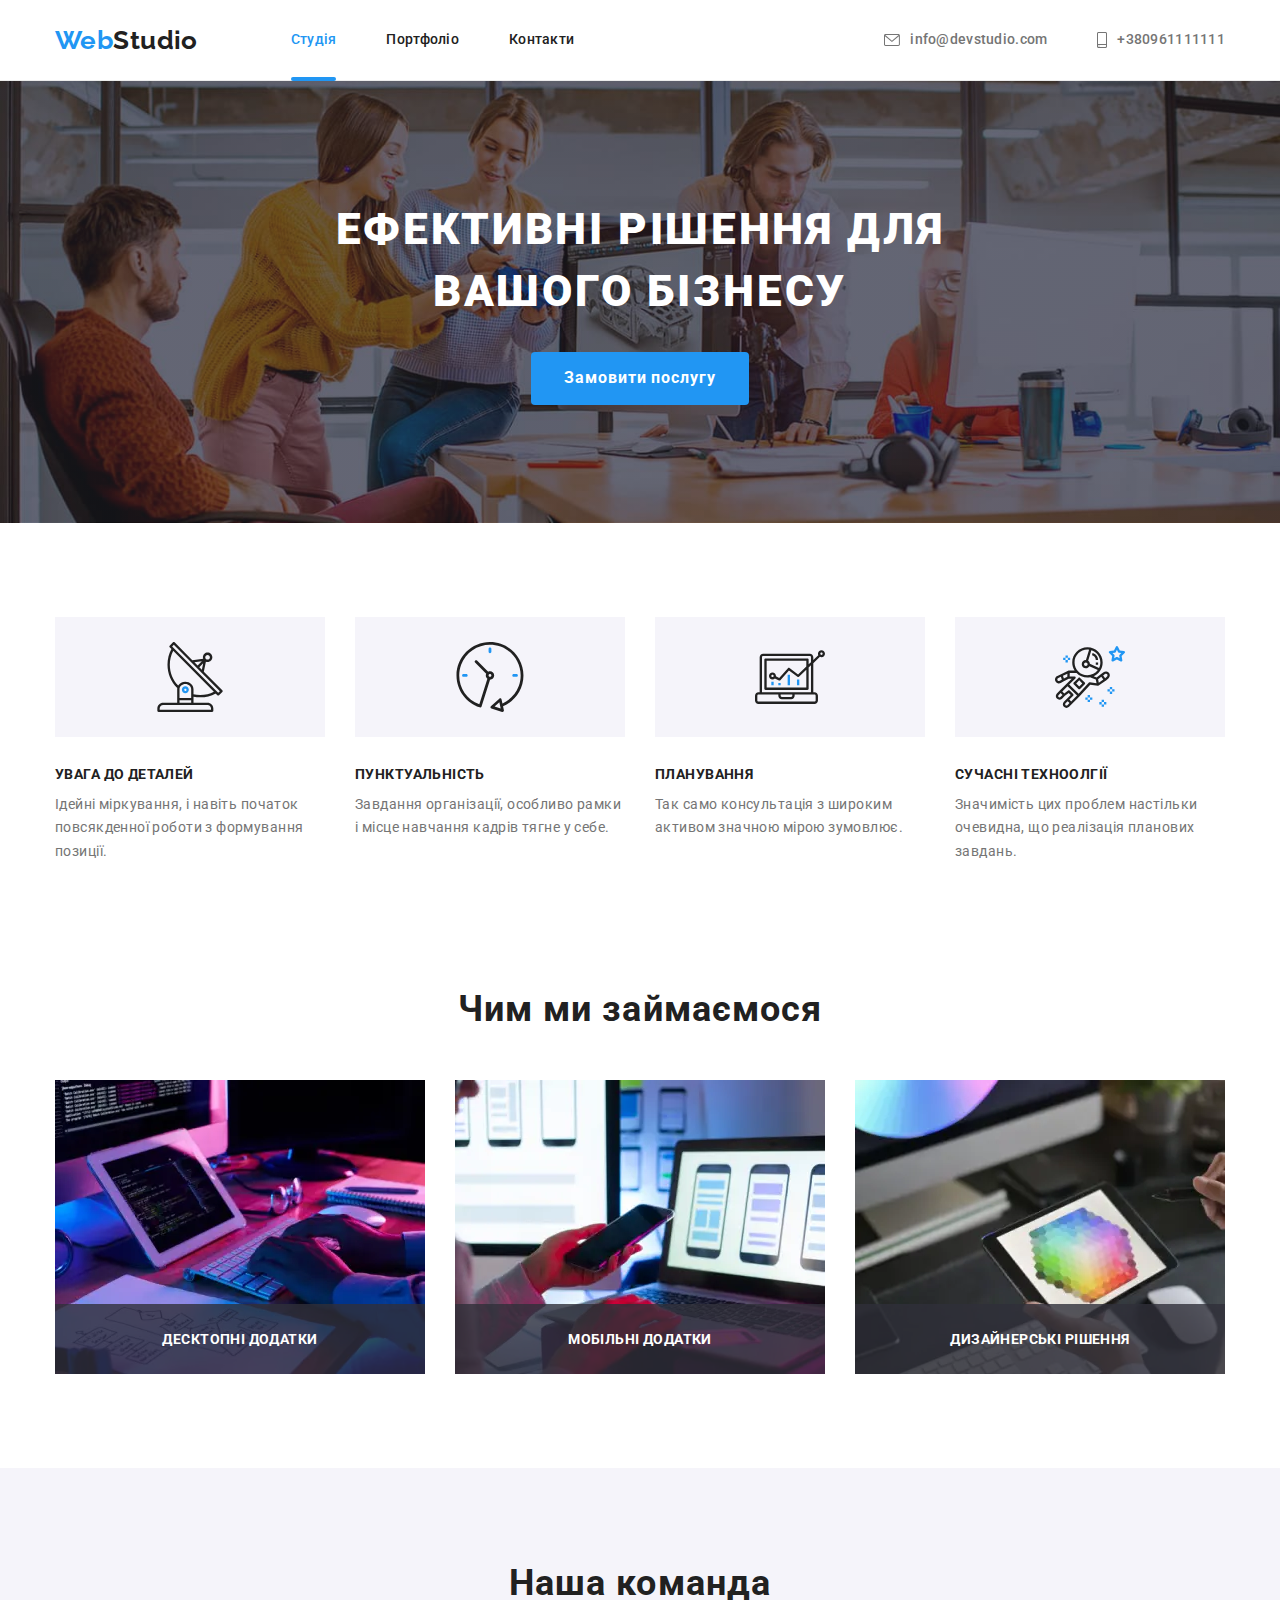
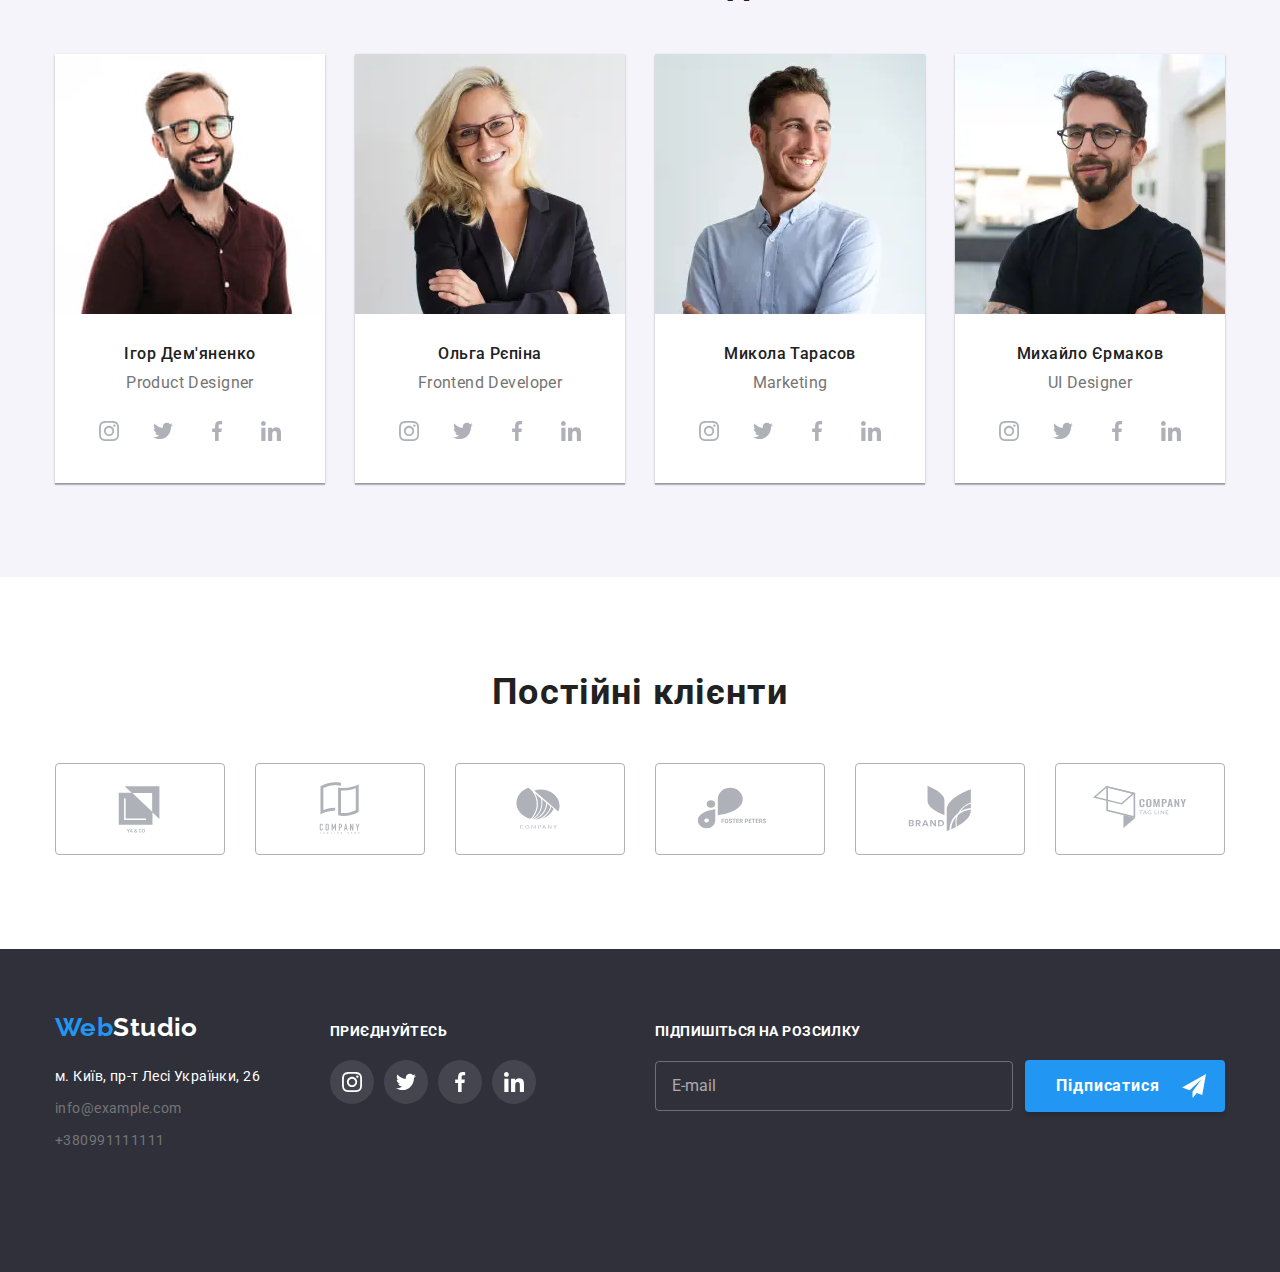
==== index.html @ e05320b8 "add new tasks" ====
<!DOCTYPE html>
<html lang="uk">
  <head>
    <meta charset="UTF-8" />
    <meta http-equiv="X-UA-Compatible" content="IE=edge" />
    <meta name="viewport" content="width=device-width, initial-scale=1.0" />
    <link
      href="https://fonts.googleapis.com/css2?family=Raleway:wght@700&family=Roboto:wght@400;500;700;900&display=swap"
      rel="stylesheet"
    />
    <link
      rel="stylesheet"
      href="https://cdnjs.cloudflare.com/ajax/libs/modern-normalize/1.1.0/modern-normalize.min.css"
    />
    <link rel="stylesheet" href="./css/main.min.css" />
    <title>Студія</title>
  </head>
  <body class="page">
    <!-- header -->
    <header class="page-header">
      <div class="container wrapper">
        <nav class="main-nav">
          <a href="./index.html" lang="en" class="link logo-header logo"
            ><span class="select">Web</span>Studio</a
          >
          <!-- navigation -->
          <ul class="nav-list list">
            <li class="nav-list-item">
              <a href="./index.html" class="link nav-list-link current">Студія</a>
            </li>
            <li class="nav-list-item">
              <a href="./portfolio.html" class="link nav-list-link">Портфоліо</a>
            </li>
            <li class="nav-list-item"><a href="#" class="link nav-list-link">Контакти</a></li>
          </ul>
        </nav>
        <button class="open-mobile-menu-btn" type="button" data-menu-open>
          <svg class="open-mobile-menu-icon">
            <use href="./images/icons.svg#icon-menu"></use>
          </svg>
        </button>
        <ul class="list contact-list">
          <li class="contact-list-item">
            <a href="mailto:info@devstudio.com" class="link mail">
              <svg class="mail-icon" width="16" height="12" aria-label="пошта">
                <use href="./images/icons.svg#icon-envelope"></use></svg
              >info@devstudio.com</a
            >
          </li>
          <li class="contact-list-item">
            <a href="tel:+380961111111" class="link tel">
              <svg class="mail-icon" width="10" height="16" aria-label="мобільний телефон">
                <use href="./images/icons.svg#icon-smartphone"></use></svg
              >+380961111111</a
            >
          </li>
        </ul>
      </div>
      <div class="mobile-menu" data-menu>
        <div class="container mobile-menu-container">
          <button class="mobile-menu-close-btn" type="button" data-menu-close>
            <svg class="mobile-menu-close-icon">
              <use href="./images/icons.svg#icon-close"></use>
            </svg>
          </button>
          <ul class="menu-nav-list list">
            <li class="menu-nav-list__item">
              <a href="./index.html" class="link menu-nav-list__link current">Студія</a>
            </li>
            <li class="menu-nav-list__item">
              <a href="./portfolio.html" class="link menu-nav-list__link">Портфоліо</a>
            </li>
            <li class="menu-nav-list__item">
              <a href="#" class="link menu-nav-list__link">Контакти</a>
            </li>
          </ul>
          <ul class="list menu-contact-list">
            <li class="menu-contact-list__item">
              <a
                href="mailto:info@devstudio.com"
                class="link menu-contact-list__link-tell menu-contact-list__link"
              >
                +380961111111</a
              >
            </li>
            <li class="menu-contact-list__item">
              <a
                href="tel:+380961111111"
                class="link menu-contact-list__link-mail menu-contact-list__link"
              >
                info@devstudio.com</a
              >
            </li>
          </ul>
          <ul class="mobile-social-list">
            <li class="mobile-social-list__item">
              <a href="" class="mobile-social-list__link link">Instagram</a>
            </li>
            <li class="mobile-social-list__item">
              <a href="" class="mobile-social-list__link link">Twitter</a>
            </li>
            <li class="mobile-social-list__item">
              <a href="" class="mobile-social-list__link link">Facebook</a>
            </li>
            <li class="mobile-social-list__item">
              <a href="" class="mobile-social-list__link link"
                >Linked<span class="social-select">In</span></a
              >
            </li>
          </ul>
        </div>
      </div>
    </header>

    <main>
      <section class="hero">
        <div class="container hero-content">
          <h1 class="hero-title">
            Ефективні рішення для <br />
            вашого бізнесу
          </h1>
          <button type="button" class="favor-btn" data-modal-open>Замовити послугу</button>
        </div>
      </section>

      <section class="section advantage">
        <div class="container">
          <h2 class="visually-hidden">Наші переваги</h2>
          <ul class="list advantage-list">
            <li class="list-marker">
              <div class="advantage-theme">
                <svg class="advantage-icon" width="70" height="70" aria-label="антена">
                  <use href="./images/icons.svg#icon-block-01-antenna"></use>
                </svg>
              </div>
              <h3 class="advantage-title">Увага до деталей</h3>
              <p class="text">
                Ідейні міркування, і навіть початок повсякденної роботи з формування позиції.
              </p>
            </li>
            <li class="list-marker">
              <div class="advantage-theme">
                <svg class="advantage-icon" width="70" height="70" aria-label="годинник">
                  <use href="./images/icons.svg#icon-block-01-clock"></use>
                </svg>
              </div>
              <h3 class="advantage-title">Пунктуальність</h3>
              <p class="text">
                Завдання організації, особливо рамки і місце навчання кадрів тягне у себе.
              </p>
            </li>
            <li class="list-marker">
              <div class="advantage-theme">
                <svg class="advantage-icon" width="70" height="70" aria-label="діаграма">
                  <use href="./images/icons.svg#icon-block-01-diagram"></use>
                </svg>
              </div>
              <h3 class="advantage-title">Планування</h3>
              <p class="text">Так само консультація з широким активом значною мірою зумовлює.</p>
            </li>
            <li class="list-marker">
              <div class="advantage-theme">
                <svg class="advantage-icon" width="70" height="70" aria-label="космонавт">
                  <use href="./images/icons.svg#icon-block-01-astronaut"></use>
                </svg>
              </div>
              <h3 class="advantage-title">Сучасні техноолгії</h3>
              <p class="text">
                Значимість цих проблем настільки очевидна, що реалізація планових завдань.
              </p>
            </li>
          </ul>
        </div>
      </section>

      <section class="section work">
        <div class="container">
          <h2 class="work__title">Чим ми займаємося</h2>
          <ul class="list work-list">
            <li class="work-list__item">
              <picture>
                <source
                  srcset="./images/box1-desktop.webp 1x, ./images/box1-desktop@2x.webp 2x"
                  media="(min-width: 1200px)"
                  type="image/webp"
                />
                <source
                  srcset="./images/box1-desktop.jpg 1x, ./images/box1-desktop@2x.jpg 2x/"
                  media="(min-width: 1200px)"
                />
                <img src="./images/img-01.jpg" alt="Чоловік набирає код" class="work-list__img" />
              </picture>
              <p class="work-list__overlay">Десктопні додатки</p>
            </li>
            <li class="work-list__item">
              <picture>
                <source
                  srcset="./images/box2-desktop.webp 1x, ./images/box2-desktop@2x.webp 2x"
                  media="(min-width: 1200px)"
                  type="image/webp"
                />
                <source
                  srcset="./images/box2-desktop.jpg 1x, ./images/box2-desktop@2x.jpg 2x"
                  media="(min-width: 1200px)"
                />
                <img
                  src="./images/box2-desktop.jpg"
                  alt="Чоловік набирає код"
                  class="work-list__img"
                />
              </picture>
              <p class="work-list__overlay">Мобільні додатки</p>
            </li>
            <li class="work-list__item">
              <picture>
                <source
                  srcset="./images/box3-desktop.webp 1x, ./images/box3-desktop@2x.webp 2x"
                  media="(min-width: 1200px)"
                  type="image/webp"
                />
                <source
                  srcset="./images/box3-desktop.jpg 1x, ./images/box3-desktop@2x.jpg 2x"
                  media="(min-width: 1200px)"
                />
                <img
                  src="./images/box3-desktop.jpg"
                  alt="Чоловік набирає код"
                  class="work-list__img"
                />
              </picture>
              <p class="work-list__overlay">Дизайнерські рішення</p>
            </li>
          </ul>
        </div>
      </section>

      <section class="section team">
        <div class="container">
          <h2 class="team__title">Наша команда</h2>
          <ul class="list team-list">
            <li class="team-list__item">
              <picture>
                <source
                  srcset="./images/team1-desktop.webp 1x, ./images/team1-desktop@2x.webp 2x"
                  media="(min-width: 1200px)"
                  type="imgage/webp"
                />
                <source
                  srcset="./images/team1-desktop.jpg 1x, ./images/team1-desktop@2x.jpg 2x"
                  media="(min-width: 1200px)"
                />
                <source
                  srcset="./images/team1-tablet.webp 1x, ./images/team1-tablet@2x.webp 2x"
                  media="(min-width: 768px)"
                  type="imgage/webp"
                />
                <source
                  srcset="./images/team1-tablet.jpg 1x, ./images/team1-tablet@2x.jpg 2x"
                  media="(min-width: 768px)"
                />
                <source
                  srcset="./images/team1-mobile.webp 1x, ./images/team1-mobile@2x.webp 2x"
                  media="(max-width: 767px)"
                  type="imgage/webp"
                />
                <source
                  srcset="./images/team1-mobile.jpg 1x, ./images/team1-mobile@2x.jpg 2x"
                  media="(max-width: 767px)"
                />
                <img
                  class="team-list__foto"
                  src="./images/team1-mobile.jpg"
                  alt="Ігор Дем'яненко фото"
                />
              </picture>
              <div class="our-team">
                <h3 class="our-team__title">Ігор Дем'яненко</h3>
                <p lang="en" class="our-team__point">Product Designer</p>
                <ul class="social-list">
                  <li class="social-list__item">
                    <a href="" class="social-list__link">
                      <svg class="social-list__icon" width="20" height="20" aria-label="інстаграм">
                        <use href="./images/icons.svg#icon-social-instagram"></use>
                      </svg>
                    </a>
                  </li>
                  <li class="social-list__item">
                    <a href="" class="social-list__link">
                      <svg class="social-list__icon" width="20" height="20" aria-label="твітер">
                        <use href="./images/icons.svg#icon-social-twitter"></use>
                      </svg>
                    </a>
                  </li>
                  <li class="social-list__item">
                    <a href="" class="social-list__link">
                      <svg class="social-list__icon" width="20" height="20" aria-label="фейсбук">
                        <use href="./images/icons.svg#icon-social-facebook"></use>
                      </svg>
                    </a>
                  </li>
                  <li class="social-list__item">
                    <a href="" class="social-list__link">
                      <svg class="social-list__icon" width="20" height="20" aria-label="лінкедін">
                        <use href="./images/icons.svg#icon-social-linkedin"></use>
                      </svg>
                    </a>
                  </li>
                </ul>
              </div>
            </li>

            <li class="team-list__item">
              <picture>
                <source
                  srcset="./images/team2-desktop.webp 1x, ./images/team2-desktop@2x.webp 2x"
                  media="(min-width: 1200px)"
                  type="image/webp"
                />
                <source
                  srcset="./images/team2-desktop.jpg 1x, ./images/team2-desktop@2x.jpg 2x"
                  media="(min-width: 1200px)"
                  type="image/jpeg"
                />
                <source
                  srcset="./images/team2-tablet.webp 1x, ./images/team2-tablet@2x.webp 2x"
                  media="(min-width: 768px)"
                  type="image/webp"
                />
                <source
                  srcset="./images/team2-tablet.jpg 1x, ./images/team2-tablet@2x.jpg 2x"
                  media="(min-width: 768px)"
                  type="image/jpeg"
                />
                <source
                  srcset="./images/team2-mobile.webp 1x, ./images/team2-mobile@2x.webp 2x"
                  media="(max-width: 767px)"
                  type="image/webp"
                />
                <source
                  srcset="./images/team2-mobile.jpg 1x, ./images/team2-mobile@2x.jpg 2x"
                  media="(max-width: 767px)"
                  type="image/jpeg"
                />
                <img
                  class="team-list__foto"
                  src="./images/team2-mobile.jpg"
                  alt="Ольга Рєпіна фото"
                />
              </picture>
              <div class="our-team">
                <h3 class="our-team__title">Ольга Рєпіна</h3>
                <p lang="en" class="our-team__point">Frontend Developer</p>
                <ul class="social-list">
                  <li class="social-list__item">
                    <a href="" class="social-list__link">
                      <svg class="social-list__icon" width="20" height="20" aria-label="інстаграм">
                        <use href="./images/icons.svg#icon-social-instagram"></use>
                      </svg>
                    </a>
                  </li>
                  <li class="social-list__item">
                    <a href="" class="social-list__link">
                      <svg class="social-list__icon" width="20" height="20" aria-label="твітер">
                        <use href="./images/icons.svg#icon-social-twitter"></use>
                      </svg>
                    </a>
                  </li>
                  <li class="social-list__item">
                    <a href="" class="social-list__link">
                      <svg class="social-list__icon" width="20" height="20" aria-label="фейсбук">
                        <use href="./images/icons.svg#icon-social-facebook"></use>
                      </svg>
                    </a>
                  </li>
                  <li class="social-list__item">
                    <a href="" class="social-list__link">
                      <svg class="social-list__icon" width="20" height="20" aria-label="лінкедін">
                        <use href="./images/icons.svg#icon-social-linkedin"></use>
                      </svg>
                    </a>
                  </li>
                </ul>
              </div>
            </li>

            <li class="team-list__item">
              <picture>
                <source
                  srcset="./images/team3-desktop.webp 1x, ./images/team3-desktop@2x.webp 2x"
                  media="(min-width: 1200px)"
                  type="image/webp"
                />
                <source
                  srcset="./images/team3-desktop.jpg 1x, ./images/team3-desktop@2x.jpg 2x"
                  media="(min-width: 1200px)"
                  type="image/jpeg"
                />
                <source
                  srcset="./images/team3-tablet.webp 1x, ./images/team3-tablet@2x.webp 2x"
                  media="(min-width: 768px)"
                  type="image/webp"
                />
                <source
                  srcset="./images/team3-tablet.jpg 1x, ./images/team3-tablet@2x.jpg 2x"
                  media="(min-width: 768px)"
                  type="image/jpeg"
                />
                <source
                  srcset="./images/team3-mobile.webp 1x, ./images/team3-mobile@2x.webp 2x"
                  media="(max-width: 767px)"
                  type="image/webp"
                />
                <source
                  srcset="./images/team3-mobile.jpg 1x, ./images/team3-mobile@2x.jpg 2x"
                  media="(max-width: 767px)"
                  type="image/jpeg"
                />
                <img
                  class="team-list__foto"
                  src="./images/team3-mobile.jpg"
                  alt="Микола Тарасов фото"
                />
              </picture>
              <div class="our-team">
                <h3 class="our-team__title">Микола Тарасов</h3>
                <p lang="en" class="our-team__point">Marketing</p>
                <ul class="social-list">
                  <li class="social-list__item">
                    <a href="" class="social-list__link">
                      <svg class="social-list__icon" width="20" height="20" aria-label="інстаграм">
                        <use href="./images/icons.svg#icon-social-instagram"></use>
                      </svg>
                    </a>
                  </li>
                  <li class="social-list__item">
                    <a href="" class="social-list__link">
                      <svg class="social-list__icon" width="20" height="20" aria-label="твітер">
                        <use href="./images/icons.svg#icon-social-twitter"></use>
                      </svg>
                    </a>
                  </li>
                  <li class="social-list__item">
                    <a href="" class="social-list__link">
                      <svg class="social-list__icon" width="20" height="20" aria-label="фейсбук">
                        <use href="./images/icons.svg#icon-social-facebook"></use>
                      </svg>
                    </a>
                  </li>
                  <li class="social-list__item">
                    <a href="" class="social-list__link">
                      <svg class="social-list__icon" width="20" height="20" aria-label="лінкедін">
                        <use href="./images/icons.svg#icon-social-linkedin"></use>
                      </svg>
                    </a>
                  </li>
                </ul>
              </div>
            </li>

            <li class="team-list__item">
              <picture>
                <source
                  srcset="./images/team4-desktop.webp 1x, ./images/team4-desktop@2x.webp 2x"
                  media="(min-width: 1200px)"
                  type="image/webp"
                />
                <source
                  srcset="./images/team4-desktop.jpg 1x, ./images/team4-desktop@2x.jpg 2x"
                  media="(min-width: 1200px)"
                  type="image/jpeg"
                />
                <source
                  srcset="./images/team4-tablet.webp 1x, ./images/team4-tablet@2x.webp 2x"
                  media="(min-width: 768px)"
                  type="image/webp"
                />
                <source
                  srcset="./images/team4-tablet.jpg 1x, ./images/team4-tablet@2x.jpg 2x"
                  media="(min-width: 768px)"
                  type="image/jpeg"
                />
                <source
                  srcset="./images/team4-mobile.webp 1x, ./images/team4-mobile@2x.webp 2x"
                  media="(max-width: 767px)"
                  type="image/webp"
                />
                <source
                  srcset="./images/team4-mobile.jpg 1x, ./images/team4-mobile@2x.jpg 2x"
                  media="(max-width: 767px)"
                  type="image/jpeg"
                />
                <img
                  class="team-list__foto"
                  src="./images/team4-mobile.jpg"
                  alt="Михайло Єрмаков фото"
                />
              </picture>
              <div class="our-team">
                <h3 class="our-team__title">Михайло Єрмаков</h3>
                <p lang="en" class="our-team__point">UI Designer</p>
                <ul class="social-list">
                  <li class="social-list__item">
                    <a href="" class="social-list__link">
                      <svg class="social-list__icon" width="20" height="20" aria-label="інстаграм">
                        <use href="./images/icons.svg#icon-social-instagram"></use>
                      </svg>
                    </a>
                  </li>
                  <li class="social-list__item">
                    <a href="" class="social-list__link">
                      <svg class="social-list__icon" width="20" height="20" aria-label="твітер">
                        <use href="./images/icons.svg#icon-social-twitter"></use>
                      </svg>
                    </a>
                  </li>
                  <li class="social-list__item">
                    <a href="" class="social-list__link">
                      <svg class="social-list__icon" width="20" height="20" aria-label="фейсбук">
                        <use href="./images/icons.svg#icon-social-facebook"></use>
                      </svg>
                    </a>
                  </li>
                  <li class="social-list__item">
                    <a href="" class="social-list__link">
                      <svg class="social-list__icon" width="20" height="20" aria-label="лінкедін">
                        <use href="./images/icons.svg#icon-social-linkedin"></use>
                      </svg>
                    </a>
                  </li>
                </ul>
              </div>
            </li>
          </ul>
        </div>
      </section>

      <section class="section regular-customers-section">
        <div class="container">
          <h2 class="regular-customers__title">Постійні клієнти</h2>
          <ul class="regular-customers-list">
            <li class="regular-customers-list__item">
              <a href="" class="regular-customers-list__link">
                <svg class="regular-customers-list__icon" width="106" height="60" aria-label="лого">
                  <use href="./images/icons.svg#icon-client-logo-01"></use>
                </svg>
              </a>
            </li>
            <li class="regular-customers-list__item">
              <a href="" class="regular-customers-list__link">
                <svg class="regular-customers-list__icon" width="106" height="60" aria-label="лого">
                  <use href="./images/icons.svg#icon-client-logo-02"></use>
                </svg>
              </a>
            </li>
            <li class="regular-customers-list__item">
              <a href="" class="regular-customers-list__link">
                <svg class="regular-customers-list__icon" width="106" height="60" aria-label="лого">
                  <use href="./images/icons.svg#icon-client-logo-03"></use>
                </svg>
              </a>
            </li>
            <li class="regular-customers-list__item">
              <a href="" class="regular-customers-list__link">
                <svg class="regular-customers-list__icon" width="106" height="60" aria-label="лого">
                  <use href="./images/icons.svg#icon-client-logo-04"></use>
                </svg>
              </a>
            </li>
            <li class="regular-customers-list__item">
              <a href="" class="regular-customers-list__link">
                <svg class="regular-customers-list__icon" width="106" height="60" aria-label="лого">
                  <use href="./images/icons.svg#icon-client-logo-05"></use>
                </svg>
              </a>
            </li>
            <li class="regular-customers-list__item">
              <a href="" class="regular-customers-list__link">
                <svg class="regular-customers-list__icon" width="106" height="60" aria-label="лого">
                  <use href="./images/icons.svg#icon-client-logo-06"></use>
                </svg>
              </a>
            </li>
          </ul>
        </div>
      </section>
    </main>

    <footer class="page-footer">
      <div class="container footer-wrapper">
        <div class="content-wrapper">
          <a href="./index.html" lang="en" class="link logo-footer logo">
            <span class="select">Web</span>Studio</a
          >
          <address>
            <ul class="list footer-list">
              <li class="footer-list-item">
                <a
                  href="https://goo.gl/maps/CPtrU1FHBa2aNyZL9"
                  target="_blank"
                  rel="noopener noreferrer nofollow"
                  class="link address"
                  >м. Київ, пр-т Лесі Українки, 26</a
                >
              </li>
              <li class="footer-list-item">
                <a href="mailto:info@example.com" class="link contact">info@example.com</a>
              </li>
              <li class="footer-list-item">
                <a href="tel:+380991111111" class="link contact">+380991111111</a>
              </li>
            </ul>
          </address>
        </div>

        <div class="join-wrapper">
          <p class="join-text">Приєднуйтесь</p>
          <ul class="join-list">
            <li class="join-list-item">
              <a href="" class="join-list-link">
                <svg
                  class="join-list-icon"
                  width="20"
                  height="20"
                  aria-label="соціальна сторінка інстаграм"
                >
                  <use href="./images/icons.svg#icon-social-instagram"></use>
                </svg>
              </a>
            </li>
            <li class="join-list-item">
              <a href="" class="join-list-link">
                <svg
                  class="join-list-icon"
                  width="20"
                  height="20"
                  aria-label="соціальна сторінка твітер"
                >
                  <use href="./images/icons.svg#icon-social-twitter"></use>
                </svg>
              </a>
            </li>
            <li class="join-list-item">
              <a href="" class="join-list-link">
                <svg
                  class="join-list-icon"
                  width="20"
                  height="20"
                  aria-label="соціальна сторінка фейсбук"
                >
                  <use href="./images/icons.svg#icon-social-facebook"></use>
                </svg>
              </a>
            </li>
            <li class="join-list-item">
              <a href="" class="join-list-link">
                <svg
                  class="join-list-icon"
                  width="20"
                  height="20"
                  aria-label="соціальна сторінка лінкедін"
                >
                  <use href="./images/icons.svg#icon-social-linkedin"></use>
                </svg>
              </a>
            </li>
          </ul>
        </div>

        <form class="footer-form">
          <p class="footer-form-label-desk">Підпишіться на розсилку</p>
          <div class="footer-form-wrapper">
            <label class="footer-form-label">
              <input
                type="email"
                name="user-footer-mail"
                class="footer-form-input"
                placeholder="E-mail"
              />
            </label>
            <button type="submit" class="footer-form-btn">
              Підписатися<svg
                class="footer-form-icon"
                width="24"
                height="24"
                aria-label="іконка відправки"
              >
                <use href="./images/icons.svg#icon-icon-send"></use>
              </svg>
            </button>
          </div>
        </form>
      </div>
    </footer>

    <div class="backdrop is-hidden" data-modal>
      <div class="modal">
        <button class="close-btn" data-modal-close>
          <svg
            class="close-btn-icon"
            width="18"
            height="18"
            aria-label="іконка зі значенням закрити"
          >
            <use href="./images/icons.svg#icon-close"></use>
          </svg>
        </button>

        <p class="modal-form-title">Залиште свої дані, ми вам передзвонимо</p>
        <form class="modal-form">
          <label class="modal-form-label">
            <span class="modal-form-field-desk">Ім'я</span>
            <span class="modal-form-input-wrapper">
              <input type="text" name="user-name" class="modal-form-input" />
              <svg class="modal-form-icon" width="18" height="18">
                <use href="./images/icons.svg#icon-person-black-18dp"></use>
              </svg>
            </span>
          </label>

          <label class="modal-form-label">
            <span class="modal-form-field-desk">Телефон</span>
            <span class="modal-form-input-wrapper">
              <input type="tel" name="user-tel" class="modal-form-input" />
              <svg class="modal-form-icon" width="18" height="18">
                <use href="./images/icons.svg#icon-phone-black-18dp"></use>
              </svg>
            </span>
          </label>

          <label class="modal-form-label">
            <span class="modal-form-field-desk">Пошта</span>
            <span class="modal-form-input-wrapper">
              <input type="email" name="user-mail" class="modal-form-input" />
              <svg class="modal-form-icon" width="18" height="18">
                <use href="./images/icons.svg#icon-email-black-18dp"></use>
              </svg>
            </span>
          </label>
          <label class="modal-form-label">
            <span class="modal-form-field-desk">Коментар</span>
            <textarea
              name="user-comment"
              class="modal-form-comment"
              placeholder="Введіть текст"
            ></textarea>
          </label>
          <label class="modal-form-label modal-form-check-label">
            <input type="checkbox" class="modal-form-checkbox" name="user-box" />
            <svg
              class="modal-form-check-icon"
              width="16"
              height="15"
              aria-label="іконка підтвердження"
            >
              <use href="./images/icons.svg#icon-icon-check" class="own-check-icon"></use>
            </svg>
            <span class="modal-form-check-desk"
              >Погоджуюся з розсилкою та приймаю&nbsp;<a href="#" class="modal-form-check-link"
                >Умови договору</a
              ></span
            >
          </label>
          <button type="submit" class="modal-form-btn">Відправити</button>
        </form>
      </div>
    </div>

    <script src="./js/menu.js"></script>
    <script src="./js/modal.js"></script>
  </body>
</html>
---- css/main.min.css ----
:root{--page-bg-color: #ffffff;--primary-text-color-dark: #212121;--secondary-text-color-dark: #757575;--main-accent-color: #2196f3;--secondary-accent-color: #188ce8;--primary-text-color-light: #ffffff;--primary-bg-color-dark: #2f303a;--secondary-bg-color-light: #f5f4fa;--logo-header-color: #000000;--transition-dur-and-func: 250ms cubic-bezier(0.4, 0, 0.2, 1)}.visually-hidden{position:absolute;white-space:nowrap;width:1px;height:1px;overflow:hidden;border:0;padding:0;clip:rect(0 0 0 0);clip-path:inset(50%);margin:-1px}img{display:block;width:100%;height:auto}button{cursor:pointer;font-family:inherit}address{font-style:normal}h1,h2,h3,p{margin-top:0;margin-bottom:0}ul{margin-top:0;margin-bottom:0;padding-left:0;list-style:none}.page{margin:0;background-color:var(--page-bg-color);color:var(--primary-text-color-dark);font-family:"Roboto",sans-serif;letter-spacing:.03em;font-size:14px}.link{text-decoration:none}.section{padding:60px 0}@media screen and (min-width: 1200px){.section{padding:94px 0}}.container{padding:0 15px}@media screen and (min-width: 480px){.container{width:480px;margin-left:auto;margin-right:auto}}@media screen and (min-width: 768px){.container{width:720px}}@media screen and (min-width: 1200px){.container{width:1200px}}.social-list__link,.regular-customers-list__link,.advantage-theme,.modal-form-check-label{display:flex;justify-content:center;align-items:center}.hero{padding:118px 0;margin-left:auto;margin-right:auto;max-width:767pxpx;text-align:center;background-color:var(--primary-bg-color-dark);background-image:linear-gradient(to right, rgba(47, 48, 58, 0.4), rgba(47, 48, 58, 0.4)),url(../images/hero-img.jpg);background-repeat:no-repeat;background-size:cover;background-position:center}@media screen and (min-device-pixel-ratio: 2)and (min-width: 480px),screen and (min-resolution: 192dpi)and (min-width: 480px),screen and (min-resolution: 2dppx)and (min-width: 480px){.hero{background-image:linear-gradient(to right, rgba(47, 48, 58, 0.4), rgba(47, 48, 58, 0.4)),url("/images/hero-img-mobile@2x.jpg")}}.hero-title{margin-bottom:30px;color:var(--primary-text-color-light);font-size:26px;line-height:1.6;font-weight:900;text-transform:uppercase;letter-spacing:.06em;text-align:center}@media screen and (min-width: 768px){.hero{background-image:linear-gradient(to right, rgba(47, 48, 58, 0.4), rgba(47, 48, 58, 0.4)),url(/images/hero-img-tablet.jpg)}}@media screen and (min-width: 768px)and (min-device-pixel-ratio: 2)and (min-width: 768px),screen and (min-width: 768px)and (min-resolution: 192dpi)and (min-width: 768px),screen and (min-width: 768px)and (min-resolution: 2dppx)and (min-width: 768px){.hero{background-image:linear-gradient(to right, rgba(47, 48, 58, 0.4), rgba(47, 48, 58, 0.4)),url("/images/hero-img-tablet@2x.jpg")}}@media screen and (min-width: 1200px){.hero{background-image:linear-gradient(to right, rgba(47, 48, 58, 0.4), rgba(47, 48, 58, 0.4)),url(/images/hero-img-desktop.jpg)}}@media screen and (min-width: 1200px)and (min-device-pixel-ratio: 2)and (min-width: 1200px),screen and (min-width: 1200px)and (min-resolution: 192dpi)and (min-width: 1200px),screen and (min-width: 1200px)and (min-resolution: 2dppx)and (min-width: 1200px){.hero{background-image:linear-gradient(to right, rgba(47, 48, 58, 0.4), rgba(47, 48, 58, 0.4)),url("/images/hero-img-desktop@2x.jpg")}}@media screen and (min-width: 1200px){.hero-title{font-size:44px;line-height:1.4;text-align:center}}.logo-header{color:var(--logo-part-header)}.select{color:var(--main-accent-color)}@media screen and (max-width: 767px){.page-header{padding-top:16px;padding-bottom:16px;background-color:var(--primary-text-color-light);border-bottom:1px solid #ececec}.wrapper{display:flex;align-items:center;justify-content:space-between}.nav-list{display:none}.contact-list{display:none}.open-mobile-menu-btn{border:none;background-color:rgba(0,0,0,0);padding:0;line-height:0}.open-mobile-menu-icon{width:40px;height:40px;fill:var(--primary-text-color-dark)}.open-mobile-menu-icon:hover,.open-mobile-menu-icon:focus{fill:var(--main-accent-color)}}@media screen and (min-width: 768px){.open-mobile-menu-btn{display:none}.page-header{background-color:var(--primary-text-color-light);border-bottom:1px solid #ececec}.wrapper{display:flex;align-items:center}.main-nav{display:flex;align-items:center}.nav-list{display:flex;align-items:center;margin-right:auto}.nav-list{column-gap:50px}.nav-list-link{display:block;padding:32px 0;color:currentColor;font-weight:500;line-height:1.14;letter-spacing:.02em;transition:color var(--transition-dur-and-func)}.nav-list-link:hover,.nav-list-link:focus{color:var(--main-accent-color)}.logo-header{margin-right:88px;color:var(--logo-part-header)}.select{color:var(--main-accent-color)}.contact-list{margin-left:auto}.mail,.tel{display:flex;align-items:center;color:var(--secondary-text-color-dark);font-family:inherit;font-style:normal;line-height:1.14;letter-spacing:.02em;font-weight:500;transition:color var(--transition-dur-and-func)}.mail:hover,.mail:focus,.tel:hover,.tel:focus{color:var(--main-accent-color)}.mail-icon{fill:currentColor;margin-right:10px;transition:fill var(--transition-dur-and-func)}.mail:hover .mail-icon,.mail:focus .mail-icon,.tel:hover .mail-icon,.tel:focus .mail-icon{fill:var(--main-accent-color)}.current{color:var(--main-accent-color);position:relative}.current::after{content:"";position:absolute;bottom:-1px;left:0;display:block;width:100%;height:4px;background-color:var(--main-accent-color);border-radius:2px}}@media screen and (min-width: 1200px){.page-header{background-color:var(--primary-text-color-light);border-bottom:1px solid #ececec}.wrapper{display:flex;align-items:center}.main-nav{display:flex;align-items:center}.nav-list{display:flex;align-items:center}.nav-list,.contact-list{column-gap:50px}.nav-list-link{display:block;padding:32px 0;color:currentColor;font-weight:500;line-height:1.14;letter-spacing:.02em;transition:color var(--transition-dur-and-func)}.nav-list-link:hover,.nav-list-link:focus{color:var(--main-accent-color)}.logo-header{margin-right:93px;color:var(--logo-part-header)}.select{color:var(--main-accent-color)}.contact-list{display:flex;margin-left:auto}.list .mail,.list .tel{display:flex;padding:32px 0;align-items:center;color:var(--secondary-text-color-dark);font-family:inherit;font-style:normal;line-height:1.14;letter-spacing:.02em;font-weight:500;transition:color var(--transition-dur-and-func)}.list .mail:hover,.list .mail:focus,.list .tel:hover,.list .tel:focus{color:var(--main-accent-color)}.mail-icon{fill:currentColor;margin-right:10px;transition:fill var(--transition-dur-and-func)}.mail:hover .mail-icon,.mail:focus .mail-icon,.tel:hover .mail-icon,.tel:focus .mail-icon{fill:var(--main-accent-color)}.current{color:var(--main-accent-color);position:relative}.current::after{content:"";position:absolute;bottom:-1px;left:0;display:block;width:100%;height:4px;background-color:var(--main-accent-color);border-radius:2px}}.backdrop{position:fixed;top:0;left:0;z-index:100;width:100%;height:100%;background-color:rgba(0,0,0,.2);transition:opacity var(--transition-dur-and-func),visibility var(--transition-dur-and-func)}.backdrop.is-hidden{opacity:0;visibility:hidden;pointer-events:none}.modal{position:absolute;top:50%;left:50%;min-width:450px;min-height:581px;padding:40px;transform:translate(-50%, -50%);background-color:var(--page-bg-color)}.close-btn{position:absolute;top:8px;right:8px;display:flex;align-items:center;justify-content:center;padding:0;width:30px;height:30px;border:1px solid rgba(0,0,0,.1);border-radius:50%;background-color:rgba(0,0,0,0);transition:fill var(--transition-dur-and-func)}.close-btn-icon{fill:#000}.close-btn:hover .close-btn-icon,.close-btn:focus .close-btn-icon{fill:var(--main-accent-color)}@media screen and (min-width: 1200px){.modal{min-width:528px}}.modal-form-title{margin-bottom:12px;font-size:20px;font-weight:700;line-height:1.2;text-align:center}.modal-form{display:flex;flex-direction:column}.modal-form-input{width:100%;height:40px;border:1px solid rgba(33,33,33,.2);border-radius:4px;padding-left:42px;transition:border-color var(--transition-dur-and-func)}.modal-form-input:focus{outline:none;border-color:var(--main-accent-color)}.modal-form-icon{position:absolute;top:50%;left:12px;transform:translateY(-50%);fill:var(--primary-text-color-dark);transition:fill var(--transition-dur-and-func)}.modal-form-input:focus+.modal-form-icon{fill:var(--main-accent-color)}.modal-form-field-desk{display:block;margin-bottom:4px;font-size:12px;line-height:1.2;letter-spacing:.01em;color:var(--secondary-text-color-dark)}.modal-form-input-wrapper{display:block;position:relative;margin-bottom:10px}.modal-form-comment{width:100%;height:120px;margin-bottom:20px;padding:12px 16px;resize:none;border:1px solid rgba(33,33,33,.2);border-radius:4px;transition:border-color var(--transition-dur-and-func)}.modal-form-comment:focus{outline:none;border-color:var(--main-accent-color)}.modal-form-comment::placeholder{font-size:12px;line-height:1.2;letter-spacing:.01em;color:rgba(117,117,117,.5)}.modal-form-check-icon{border-radius:2px;border:1px solid var(--primary-text-color-dark);cursor:pointer;margin-right:7px}.modal-form-checkbox:checked+.modal-form-check-icon{background-color:var(--main-accent-color);border-color:var(--main-accent-color)}.modal-form-checkbox:focus+.modal-form-check-icon{box-shadow:0 0 0 2px rgba(33,150,243,.5);border-color:var(--main-accent-color)}.own-check-icon{display:none}.modal-form-checkbox:checked+.modal-form-check-icon .own-check-icon{display:block}.modal-form-checkbox{appearance:none;position:absolute}.modal-form-check-label{margin-bottom:30px}.modal-form-check-desk{color:var(--secondary-text-color-dark);font-weight:400;letter-spacing:.03em;line-height:1.7}.modal-form-check-link{color:var(--main-accent-color);font-family:inherit;font-size:14px;line-height:1.7;font-weight:400;letter-spacing:.03em}.advantage-theme{width:100%;height:120px;margin-bottom:30px;background-color:var(--secondary-bg-color-light)}.list-marker{margin-bottom:30px}.advantage-title{margin-bottom:10px;font-size:14px;line-height:1.14;font-weight:700;letter-spacing:.03em;text-transform:uppercase;text-align:center}.text{color:var(--secondary-text-color-dark);line-height:1.7}.work{display:none}@media screen and (min-width: 768px){.advantage-list,.work-list,.team-list{display:flex;flex-wrap:wrap;gap:30px}.list-marker{width:calc((100% - 30px)/2)}.advantage-theme{display:flex;justify-content:center;align-items:center;width:100%;height:120px;margin-bottom:30px;background-color:var(--secondary-bg-color-light)}.advantage-title{text-align:left}}@media screen and (min-width: 1200px){.advantage-list,.work-list,.team-list{display:flex;flex-wrap:wrap;gap:30px}.list-marker{width:calc((100% - 90px)/4)}.work{display:block;padding-top:0}.work-list__item{position:relative}.work-list__overlay{display:flex;justify-content:center;align-items:center;position:absolute;bottom:0;left:0;width:100%;height:70px;color:var(--page-bg-color);text-transform:uppercase;font-weight:700;line-height:1.143;text-align:center;background-color:rgba(47,48,58,.8)}}.team{background-color:var(--secondary-bg-color-light)}.team-list__item{width:100%;background-color:var(--primary-text-color-light);box-shadow:0px 1px 3px rgba(0,0,0,.12),0px 1px 1px rgba(0,0,0,.14),0px 2px 1px rgba(0,0,0,.2)}.team-list__item:not(:last-child){margin-bottom:30px}.team__title{margin-bottom:30px;color:var(--primary-text-color-dark);font-weight:700;font-size:28px;line-height:1.14;letter-spacing:.03em;text-align:center}.our-team{padding:30px 0 24px 0}.our-team__title{margin-bottom:10px;color:var(--primary-text-color-dark);font-weight:500;font-size:16px;line-height:1.2;letter-spacing:.03em;text-align:center}.our-team__point{color:var(--secondary-text-color-dark);font-size:16px;line-height:1.2;text-align:center;margin-bottom:16px}@media screen and (min-width: 768px){.team-list__item{width:calc((100% - 30px)/2)}.team-list__item:not(:last-child){margin-bottom:0}}@media screen and (min-width: 1200px){.team-list__item{width:calc((100% - 90px)/4);background-color:var(--primary-text-color-light);box-shadow:0px 1px 3px rgba(0,0,0,.12),0px 1px 1px rgba(0,0,0,.14),0px 2px 1px rgba(0,0,0,.2)}.team-list__item:not(:last-child){margin-bottom:0}.team{background-color:var(--secondary-bg-color-light)}.team__title{margin-bottom:50px;font-size:36px;line-height:1.17}.our-team{padding:30px 0}.our-team__title{margin-bottom:10px;color:var(--primary-text-color-dark);font-weight:500;font-size:16px;line-height:1.2;letter-spacing:.03em;text-align:center}}.regular-customers__title{margin-bottom:30px;font-size:28px;line-height:1.14;font-weight:700;letter-spacing:.03em;color:var(--primary-text-color-dark);text-align:center}.regular-customers-list{display:flex;gap:30px;flex-wrap:wrap}.regular-customers-list__item{width:calc((100% - 30px)/2);height:92px}.regular-customers-list__link{width:100%;height:100%;border:1px solid #afb1b8;border-radius:4px;transition:border var(--transition-dur-and-func)}.regular-customers-list__link:hover,.regular-customers-list__link:focus{border:1px solid var(--main-accent-color)}.regular-customers-list__icon{fill:#afb1b8;transition:fill var(--transition-dur-and-func)}.regular-customers-list__link:hover .regular-customers-list__icon,.regular-customers-list__link:focus .regular-customers-list__icon{fill:var(--main-accent-color)}@media screen and (min-width: 768px){.regular-customers-list__item{width:calc((100% - 60px)/3);height:92px}}@media screen and (min-width: 1200px){.regular-customers-list__item{width:calc((100% - 150px)/6);height:92px}.regular-customers__title{margin-bottom:50px;font-size:36px;line-height:1.17}}.page-footer{padding:60px 0;background-color:var(--primary-bg-color-dark)}.footer-wrapper{display:flex;flex-direction:column;text-align:center}.join-wrapper{display:flex;flex-direction:column;align-items:center}.logo-footer{display:inline-block;margin-bottom:20px;color:var(--primary-text-color-light)}.footer-list{margin-bottom:60px}.footer-list-item:not(:last-child){margin-bottom:8px}.address{color:var(--primary-text-color-light);transition:color var(--transition-dur-and-func)}.contact{color:var(--secondary-text-color-dark);transition:color var(--transition-dur-and-func)}.address,.contact{font-family:inherit;line-height:1.7}.address:hover,.address:focus,.address:hover,.address:focus,.contact:hover,.contact:focus,.contact:hover,.contact:focus{color:var(--main-accent-color)}.join-list-icon{fill:var(--page-bg-color)}.join-list{display:flex;column-gap:10px;margin-bottom:60px}.join-list-link{display:flex;align-items:center;justify-content:center;width:44px;height:44px;border-radius:50%;background-color:rgba(255,255,255,.1);transition:background-color var(--transition-dur-and-func)}.join-list-link:hover,.join-list-link:focus{background-color:var(--main-accent-color)}@media screen and (min-width: 768px){.footer-wrapper{display:flex;justify-content:space-around;align-items:baseline;flex-direction:row;flex-wrap:wrap}}@media screen and (min-width: 1200px){.content-wrapper{margin-right:70px}.footer-wrapper{text-align:left}.join-wrapper{align-items:flex-start}}@media screen and (min-width: 768px){.footer-form-wrapper{width:450px}}@media screen and (max-width: 1199px){.footer-form-label{display:block;margin-bottom:20px}}.footer-form-input{width:100%;height:50px;padding:15px 0 15px 16px;border:1px solid rgba(255,255,255,.3);border-radius:4px;background-color:rgba(0,0,0,0);color:var(--page-bg-color)}.footer-form-input::placeholder{color:rgba(255,255,255,.6);font-size:16px;line-height:1.25}.footer-form-icon{position:absolute;top:13px;right:18px}@media screen and (min-width: 1200px){.footer-form{margin-left:auto}.footer-form-wrapper{display:flex;align-items:center;width:100%}.footer-form-label{width:358px}.footer-form-input{width:100%}}.portfolio-list{display:flex;flex-wrap:wrap;justify-content:flex-start;gap:8px;margin-bottom:50px}.button{display:inline-block;border:none;border-radius:4px;padding:6px 22px;min-width:112px;color:var(--primary-text-color-dark);background-color:var(--secondary-bg-color-light);font-weight:500;font-size:16px;line-height:1.6;text-align:center;transition:background-color var(--transition-dur-and-func),color var(--transition-dur-and-func),box-shadow var(--transition-dur-and-func)}.button:hover,.button:focus{color:var(--primary-text-color-light);background-color:var(--main-accent-color);box-shadow:0px 3px 1px rgba(0,0,0,.1),0px 1px 2px rgba(0,0,0,.08),0px 2px 2px rgba(0,0,0,.12)}.portfolio-content{display:flex;flex-wrap:wrap;justify-content:center;gap:30px}.portfolio-content-item{width:100%;text-align:left}.portfolio-content-link{display:block;width:100%;background-color:var(--primary-text-color-light);transition:box-shadow var(--transition-dur-and-func)}.portfolio-content-link:hover,.portfolio-content-link:focus{box-shadow:0px 1px 1px rgba(0,0,0,.12),0px 4px 4px rgba(0,0,0,.06),1px 4px 6px rgba(0,0,0,.16)}.portfolio-content-link:hover .cards-overlay{transform:translateY(0)}.our-products{padding:20px 24px;border-left:1px solid #eee;border-right:1px solid #eee;border-bottom:1px solid #eee}.portfolio-title{margin-bottom:4px;color:var(--primary-text-color-dark);font-weight:700;font-size:18px;line-height:2;letter-spacing:.06em}.cards-wrapper{position:relative;overflow:hidden}.cards-overlay{position:absolute;top:0;left:0;width:100%;height:100%;padding:63px 24px;background-color:rgba(33,150,243,.9);color:var(--page-bg-color);font-weight:400;font-size:18px;line-height:1.6;transform:translateY(100%);transition:transform var(--transition-dur-and-func)}@media screen and (min-width: 768px){.portfolio-content-item{width:calc((100% - 30px)/2)}.portfolio-content{justify-content:flex-start}.portfolio-list{justify-content:center}}@media screen and (min-width: 1200px){.portfolio-content-item{width:calc((100% - 90px)/3)}}.work__title{margin-bottom:50px;font-size:36px;line-height:1.17;font-weight:700;letter-spacing:.03em;color:var(--primary-text-color-dark);text-align:center}.social-list{display:flex;justify-content:center;column-gap:10px}.social-list__link{width:44px;height:44px;border-radius:50%;background-color:var(--page-bg-color);transition:background-color var(--transition-dur-and-func)}.social-list__link:hover,.social-list__link:focus{background-color:var(--main-accent-color)}.social-list__icon{fill:#afb1b8;transition:fill var(--transition-dur-and-func)}.social-list__link:hover .social-list__icon,.social-list__link:focus .social-list__icon{fill:var(--page-bg-color)}.join-text{margin-bottom:20px;font-size:14px;line-height:1.14;font-weight:700;letter-spacing:.03em;text-transform:uppercase;color:var(--page-bg-color)}.footer-form-label-desk{margin-bottom:20px;color:var(--primary-text-color-light);font-weight:700;line-height:1.14;text-transform:uppercase}.footer-form-btn{position:relative;display:inline-block;padding:10px 62px 10px 28px;margin-left:12px;align-self:center;min-width:200px;border:1px solid rgba(0,0,0,0);border-radius:4px;box-shadow:0px 4px 4px rgba(0,0,0,.15);background-color:var(--main-accent-color);color:var(--primary-text-color-light);font-weight:700;font-size:16px;line-height:1.9;letter-spacing:.06em;text-align:center;transition:background-color var(--transition-dur-and-func),box-shadow var(--transition-dur-and-func)}.desk{color:var(--secondary-text-color-dark);font-weight:400;font-size:16px;line-height:1.9}.favor-btn{display:inline-block;padding:10px 32px;min-width:216px;border:1px solid rgba(0,0,0,0);border-radius:4px;background-color:var(--main-accent-color);color:var(--primary-text-color-light);font-weight:700;font-size:16px;line-height:1.9;letter-spacing:.06em;text-align:center;transition:background-color var(--transition-dur-and-func)}.favor-btn:hover,.favor-btn:focus{background-color:var(--secondary-accent-color);color:var(--primary-text-color-light)}.logo{font-family:"Raleway",sans-serif;font-size:26px;line-height:1.4;font-weight:700}.modal-form-btn{display:inline-block;padding:10px 52px;align-self:center;min-width:200px;border:1px solid rgba(0,0,0,0);border-radius:4px;box-shadow:0px 4px 4px rgba(0,0,0,.15);background-color:var(--main-accent-color);color:var(--primary-text-color-light);font-weight:700;font-size:16px;line-height:1.9;letter-spacing:.06em;text-align:center}@media screen and (max-width: 767px){.mobile-menu{position:fixed;top:0;left:0;z-index:100;width:100%;height:100%;background-color:var(--primary-text-color-light);overflow-y:scroll;opacity:0;visibility:hidden;pointer-events:none;transform:translateX(100%);transition:opacity var(--transition-dur-and-func),visibility var(--transition-dur-and-func)}.mobile-menu.is-open{opacity:1;visibility:visible;pointer-events:auto;transform:translateX(0)}.mobile-menu-container{min-width:480px;position:relative;padding:48px 40px}.mobile-menu-close-btn{position:absolute;top:10px;right:15px;border:none;background-color:rgba(0,0,0,0);padding:0;line-height:0;cursor:pointer;line-height:0;outline:none}.mobile-menu-close-icon{height:40px;width:40px;fill:var(--primary-text-color-dark)}.mobile-menu-close-icon:focus,.mobile-menu-close-icon:hover{fill:var(--main-accent-color)}.menu-nav-list{margin-bottom:302px}.menu-nav-list__item:not(:last-child),.menu-contact-list__item:not(:last-child){margin-bottom:32px}.menu-nav-list__link{display:block;color:var(--primary-text-color-dark);font-weight:500;font-size:40px;line-height:1.2;letter-spacing:.02em;transition:color var(--transition-dur-and-func)}.menu-nav-list__link:hover,.menu-nav-list__link:focus{color:var(--main-accent-color)}.current{color:var(--main-accent-color)}.menu-contact-list{margin-bottom:64px}.menu-contact-list__link{display:block;font-family:inherit;font-style:normal;line-height:1.16;letter-spacing:.02em;font-weight:500;transition:color var(--transition-dur-and-func)}.menu-contact-list__link:hover,.menu-contact-list__link:focus{color:var(--main-accent-color)}.menu-contact-list__link-mail{font-size:24px;color:var(--secondary-text-color-dark)}.menu-contact-list__link-tell{font-size:34px;color:var(--main-accent-color)}.mobile-social-list{display:flex}.mobile-social-list__item{position:relative;margin-right:20px}.mobile-social-list__item:not(:last-child)::after{content:"";position:absolute;right:-10px;bottom:0;height:22px;border-right:1px solid rgba(33,33,33,.2)}.mobile-social-list__link{display:block;font-size:18px;font-weight:500;line-height:1.2;letter-spacing:.02em;color:var(--main-accent-color)}.social-select{font-size:18px;line-height:1.2;font-weight:500;text-transform:capitalize;letter-spacing:.02em;color:var(--main-accent-color)}}@media screen and (min-width: 768px){.mobile-menu{display:none}}/*# sourceMappingURL=main.min.css.map */
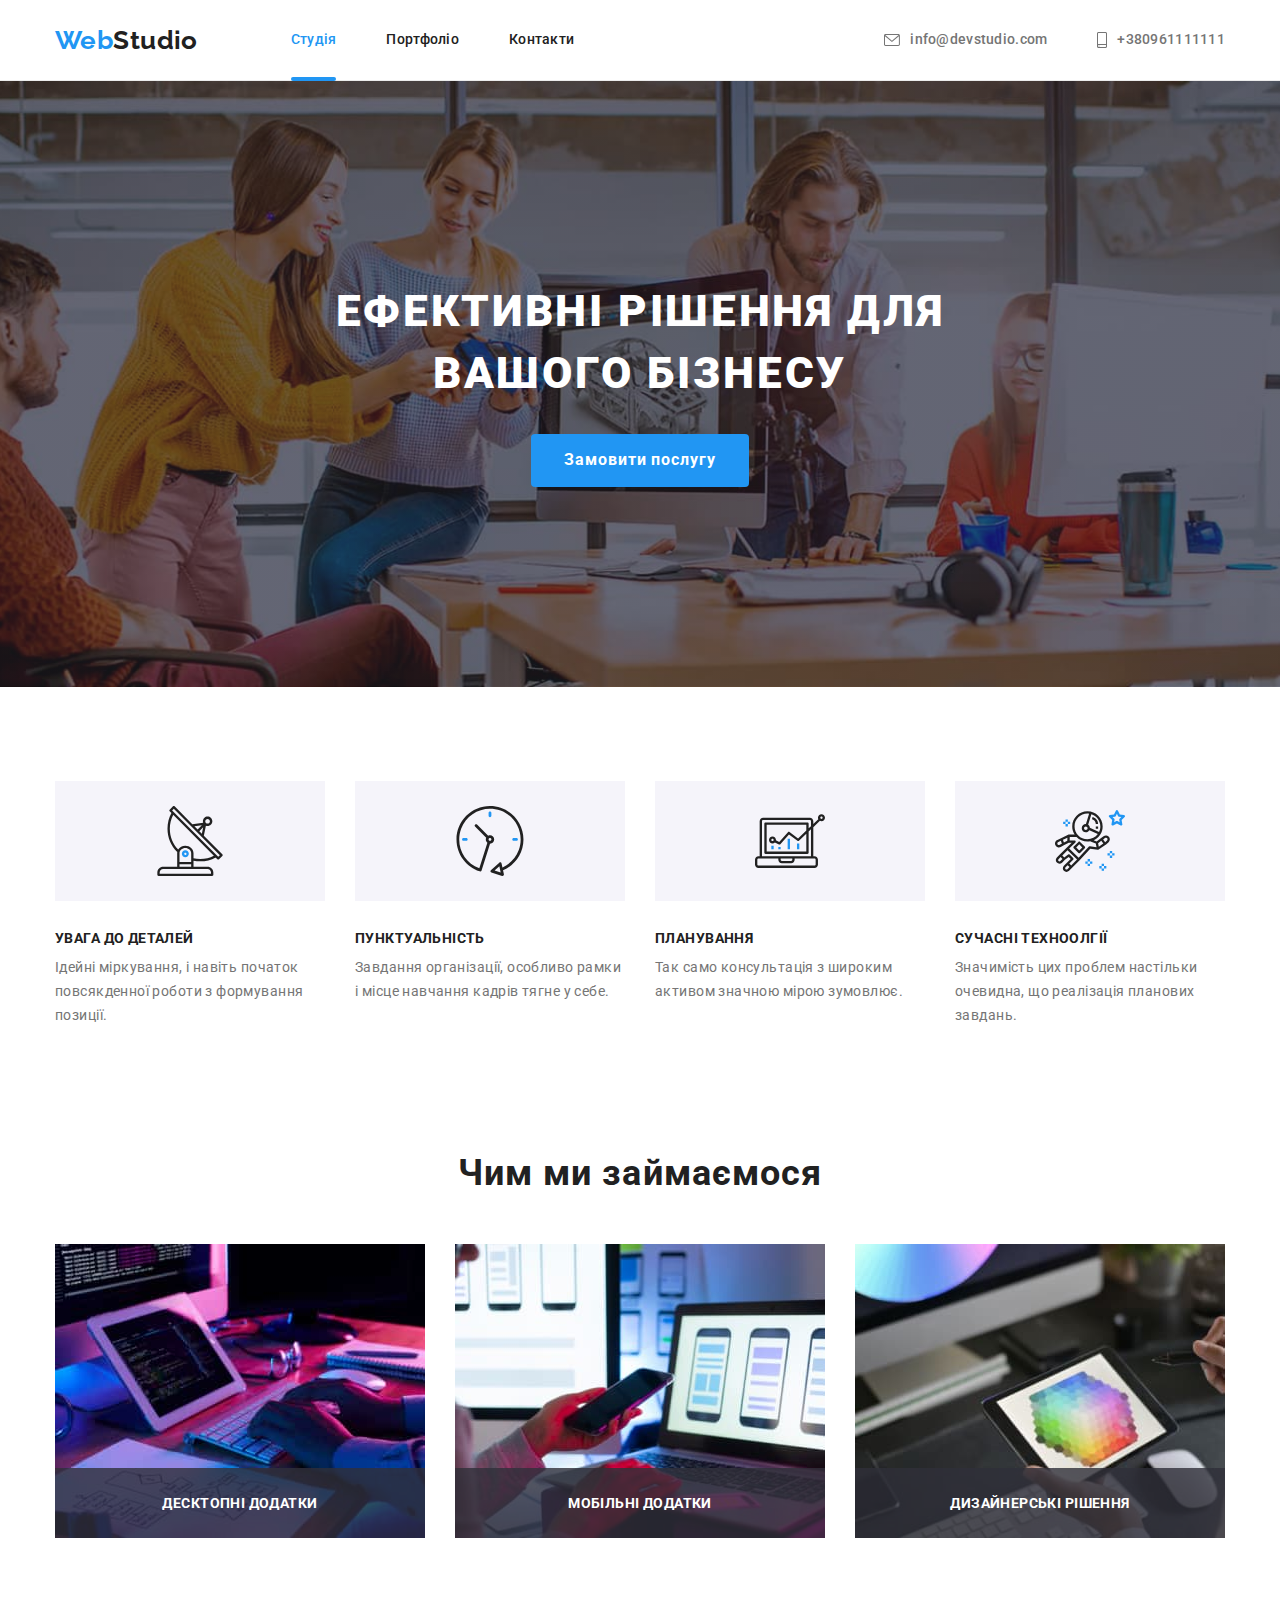
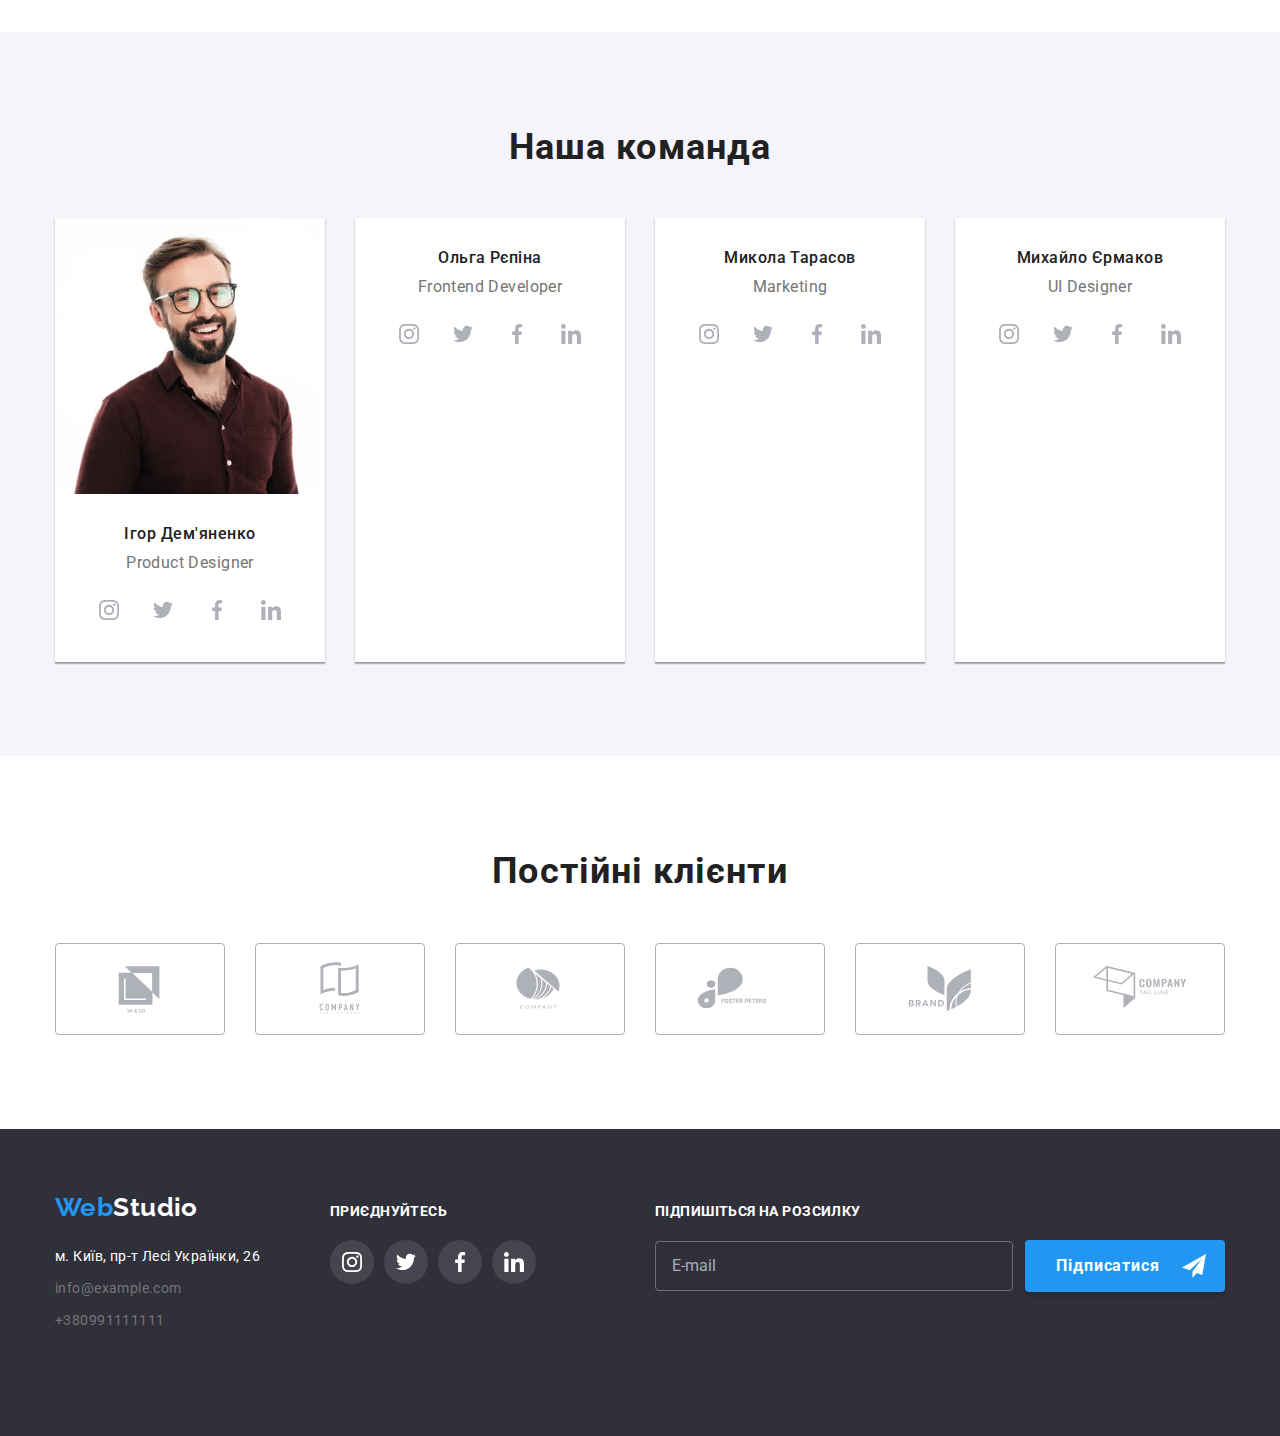
==== commit 99783e21: "fitback" ====
--- a/index.html
+++ b/index.html
@@ -16,14 +16,12 @@
     <title>Студія</title>
   </head>
   <body class="page">
-    <!-- header -->
     <header class="page-header">
       <div class="container wrapper">
         <nav class="main-nav">
           <a href="./index.html" lang="en" class="link logo-header logo"
             ><span class="select">Web</span>Studio</a
           >
-          <!-- navigation -->
           <ul class="nav-list list">
             <li class="nav-list-item">
               <a href="./index.html" class="link nav-list-link current">Студія</a>
--- a/css/main.min.css
+++ b/css/main.min.css
@@ -1 +1 @@
-:root{--page-bg-color: #ffffff;--primary-text-color-dark: #212121;--secondary-text-color-dark: #757575;--main-accent-color: #2196f3;--secondary-accent-color: #188ce8;--primary-text-color-light: #ffffff;--primary-bg-color-dark: #2f303a;--secondary-bg-color-light: #f5f4fa;--logo-header-color: #000000;--transition-dur-and-func: 250ms cubic-bezier(0.4, 0, 0.2, 1)}.visually-hidden{position:absolute;white-space:nowrap;width:1px;height:1px;overflow:hidden;border:0;padding:0;clip:rect(0 0 0 0);clip-path:inset(50%);margin:-1px}img{display:block;width:100%;height:auto}button{cursor:pointer;font-family:inherit}address{font-style:normal}h1,h2,h3,p{margin-top:0;margin-bottom:0}ul{margin-top:0;margin-bottom:0;padding-left:0;list-style:none}.page{margin:0;background-color:var(--page-bg-color);color:var(--primary-text-color-dark);font-family:"Roboto",sans-serif;letter-spacing:.03em;font-size:14px}.link{text-decoration:none}.section{padding:60px 0}@media screen and (min-width: 1200px){.section{padding:94px 0}}.container{padding:0 15px}@media screen and (min-width: 480px){.container{width:480px;margin-left:auto;margin-right:auto}}@media screen and (min-width: 768px){.container{width:720px}}@media screen and (min-width: 1200px){.container{width:1200px}}.social-list__link,.regular-customers-list__link,.advantage-theme,.modal-form-check-label{display:flex;justify-content:center;align-items:center}.hero{padding:118px 0;margin-left:auto;margin-right:auto;max-width:767pxpx;text-align:center;background-color:var(--primary-bg-color-dark);background-image:linear-gradient(to right, rgba(47, 48, 58, 0.4), rgba(47, 48, 58, 0.4)),url(../images/hero-img.jpg);background-repeat:no-repeat;background-size:cover;background-position:center}@media screen and (min-device-pixel-ratio: 2)and (min-width: 480px),screen and (min-resolution: 192dpi)and (min-width: 480px),screen and (min-resolution: 2dppx)and (min-width: 480px){.hero{background-image:linear-gradient(to right, rgba(47, 48, 58, 0.4), rgba(47, 48, 58, 0.4)),url("/images/hero-img-mobile@2x.jpg")}}.hero-title{margin-bottom:30px;color:var(--primary-text-color-light);font-size:26px;line-height:1.6;font-weight:900;text-transform:uppercase;letter-spacing:.06em;text-align:center}@media screen and (min-width: 768px){.hero{background-image:linear-gradient(to right, rgba(47, 48, 58, 0.4), rgba(47, 48, 58, 0.4)),url(/images/hero-img-tablet.jpg)}}@media screen and (min-width: 768px)and (min-device-pixel-ratio: 2)and (min-width: 768px),screen and (min-width: 768px)and (min-resolution: 192dpi)and (min-width: 768px),screen and (min-width: 768px)and (min-resolution: 2dppx)and (min-width: 768px){.hero{background-image:linear-gradient(to right, rgba(47, 48, 58, 0.4), rgba(47, 48, 58, 0.4)),url("/images/hero-img-tablet@2x.jpg")}}@media screen and (min-width: 1200px){.hero{background-image:linear-gradient(to right, rgba(47, 48, 58, 0.4), rgba(47, 48, 58, 0.4)),url(/images/hero-img-desktop.jpg)}}@media screen and (min-width: 1200px)and (min-device-pixel-ratio: 2)and (min-width: 1200px),screen and (min-width: 1200px)and (min-resolution: 192dpi)and (min-width: 1200px),screen and (min-width: 1200px)and (min-resolution: 2dppx)and (min-width: 1200px){.hero{background-image:linear-gradient(to right, rgba(47, 48, 58, 0.4), rgba(47, 48, 58, 0.4)),url("/images/hero-img-desktop@2x.jpg")}}@media screen and (min-width: 1200px){.hero-title{font-size:44px;line-height:1.4;text-align:center}}.logo-header{color:var(--logo-part-header)}.select{color:var(--main-accent-color)}@media screen and (max-width: 767px){.page-header{padding-top:16px;padding-bottom:16px;background-color:var(--primary-text-color-light);border-bottom:1px solid #ececec}.wrapper{display:flex;align-items:center;justify-content:space-between}.nav-list{display:none}.contact-list{display:none}.open-mobile-menu-btn{border:none;background-color:rgba(0,0,0,0);padding:0;line-height:0}.open-mobile-menu-icon{width:40px;height:40px;fill:var(--primary-text-color-dark)}.open-mobile-menu-icon:hover,.open-mobile-menu-icon:focus{fill:var(--main-accent-color)}}@media screen and (min-width: 768px){.open-mobile-menu-btn{display:none}.page-header{background-color:var(--primary-text-color-light);border-bottom:1px solid #ececec}.wrapper{display:flex;align-items:center}.main-nav{display:flex;align-items:center}.nav-list{display:flex;align-items:center;margin-right:auto}.nav-list{column-gap:50px}.nav-list-link{display:block;padding:32px 0;color:currentColor;font-weight:500;line-height:1.14;letter-spacing:.02em;transition:color var(--transition-dur-and-func)}.nav-list-link:hover,.nav-list-link:focus{color:var(--main-accent-color)}.logo-header{margin-right:88px;color:var(--logo-part-header)}.select{color:var(--main-accent-color)}.contact-list{margin-left:auto}.mail,.tel{display:flex;align-items:center;color:var(--secondary-text-color-dark);font-family:inherit;font-style:normal;line-height:1.14;letter-spacing:.02em;font-weight:500;transition:color var(--transition-dur-and-func)}.mail:hover,.mail:focus,.tel:hover,.tel:focus{color:var(--main-accent-color)}.mail-icon{fill:currentColor;margin-right:10px;transition:fill var(--transition-dur-and-func)}.mail:hover .mail-icon,.mail:focus .mail-icon,.tel:hover .mail-icon,.tel:focus .mail-icon{fill:var(--main-accent-color)}.current{color:var(--main-accent-color);position:relative}.current::after{content:"";position:absolute;bottom:-1px;left:0;display:block;width:100%;height:4px;background-color:var(--main-accent-color);border-radius:2px}}@media screen and (min-width: 1200px){.page-header{background-color:var(--primary-text-color-light);border-bottom:1px solid #ececec}.wrapper{display:flex;align-items:center}.main-nav{display:flex;align-items:center}.nav-list{display:flex;align-items:center}.nav-list,.contact-list{column-gap:50px}.nav-list-link{display:block;padding:32px 0;color:currentColor;font-weight:500;line-height:1.14;letter-spacing:.02em;transition:color var(--transition-dur-and-func)}.nav-list-link:hover,.nav-list-link:focus{color:var(--main-accent-color)}.logo-header{margin-right:93px;color:var(--logo-part-header)}.select{color:var(--main-accent-color)}.contact-list{display:flex;margin-left:auto}.list .mail,.list .tel{display:flex;padding:32px 0;align-items:center;color:var(--secondary-text-color-dark);font-family:inherit;font-style:normal;line-height:1.14;letter-spacing:.02em;font-weight:500;transition:color var(--transition-dur-and-func)}.list .mail:hover,.list .mail:focus,.list .tel:hover,.list .tel:focus{color:var(--main-accent-color)}.mail-icon{fill:currentColor;margin-right:10px;transition:fill var(--transition-dur-and-func)}.mail:hover .mail-icon,.mail:focus .mail-icon,.tel:hover .mail-icon,.tel:focus .mail-icon{fill:var(--main-accent-color)}.current{color:var(--main-accent-color);position:relative}.current::after{content:"";position:absolute;bottom:-1px;left:0;display:block;width:100%;height:4px;background-color:var(--main-accent-color);border-radius:2px}}.backdrop{position:fixed;top:0;left:0;z-index:100;width:100%;height:100%;background-color:rgba(0,0,0,.2);transition:opacity var(--transition-dur-and-func),visibility var(--transition-dur-and-func)}.backdrop.is-hidden{opacity:0;visibility:hidden;pointer-events:none}.modal{position:absolute;top:50%;left:50%;min-width:450px;min-height:581px;padding:40px;transform:translate(-50%, -50%);background-color:var(--page-bg-color)}.close-btn{position:absolute;top:8px;right:8px;display:flex;align-items:center;justify-content:center;padding:0;width:30px;height:30px;border:1px solid rgba(0,0,0,.1);border-radius:50%;background-color:rgba(0,0,0,0);transition:fill var(--transition-dur-and-func)}.close-btn-icon{fill:#000}.close-btn:hover .close-btn-icon,.close-btn:focus .close-btn-icon{fill:var(--main-accent-color)}@media screen and (min-width: 1200px){.modal{min-width:528px}}.modal-form-title{margin-bottom:12px;font-size:20px;font-weight:700;line-height:1.2;text-align:center}.modal-form{display:flex;flex-direction:column}.modal-form-input{width:100%;height:40px;border:1px solid rgba(33,33,33,.2);border-radius:4px;padding-left:42px;transition:border-color var(--transition-dur-and-func)}.modal-form-input:focus{outline:none;border-color:var(--main-accent-color)}.modal-form-icon{position:absolute;top:50%;left:12px;transform:translateY(-50%);fill:var(--primary-text-color-dark);transition:fill var(--transition-dur-and-func)}.modal-form-input:focus+.modal-form-icon{fill:var(--main-accent-color)}.modal-form-field-desk{display:block;margin-bottom:4px;font-size:12px;line-height:1.2;letter-spacing:.01em;color:var(--secondary-text-color-dark)}.modal-form-input-wrapper{display:block;position:relative;margin-bottom:10px}.modal-form-comment{width:100%;height:120px;margin-bottom:20px;padding:12px 16px;resize:none;border:1px solid rgba(33,33,33,.2);border-radius:4px;transition:border-color var(--transition-dur-and-func)}.modal-form-comment:focus{outline:none;border-color:var(--main-accent-color)}.modal-form-comment::placeholder{font-size:12px;line-height:1.2;letter-spacing:.01em;color:rgba(117,117,117,.5)}.modal-form-check-icon{border-radius:2px;border:1px solid var(--primary-text-color-dark);cursor:pointer;margin-right:7px}.modal-form-checkbox:checked+.modal-form-check-icon{background-color:var(--main-accent-color);border-color:var(--main-accent-color)}.modal-form-checkbox:focus+.modal-form-check-icon{box-shadow:0 0 0 2px rgba(33,150,243,.5);border-color:var(--main-accent-color)}.own-check-icon{display:none}.modal-form-checkbox:checked+.modal-form-check-icon .own-check-icon{display:block}.modal-form-checkbox{appearance:none;position:absolute}.modal-form-check-label{margin-bottom:30px}.modal-form-check-desk{color:var(--secondary-text-color-dark);font-weight:400;letter-spacing:.03em;line-height:1.7}.modal-form-check-link{color:var(--main-accent-color);font-family:inherit;font-size:14px;line-height:1.7;font-weight:400;letter-spacing:.03em}.advantage-theme{width:100%;height:120px;margin-bottom:30px;background-color:var(--secondary-bg-color-light)}.list-marker{margin-bottom:30px}.advantage-title{margin-bottom:10px;font-size:14px;line-height:1.14;font-weight:700;letter-spacing:.03em;text-transform:uppercase;text-align:center}.text{color:var(--secondary-text-color-dark);line-height:1.7}.work{display:none}@media screen and (min-width: 768px){.advantage-list,.work-list,.team-list{display:flex;flex-wrap:wrap;gap:30px}.list-marker{width:calc((100% - 30px)/2)}.advantage-theme{display:flex;justify-content:center;align-items:center;width:100%;height:120px;margin-bottom:30px;background-color:var(--secondary-bg-color-light)}.advantage-title{text-align:left}}@media screen and (min-width: 1200px){.advantage-list,.work-list,.team-list{display:flex;flex-wrap:wrap;gap:30px}.list-marker{width:calc((100% - 90px)/4)}.work{display:block;padding-top:0}.work-list__item{position:relative}.work-list__overlay{display:flex;justify-content:center;align-items:center;position:absolute;bottom:0;left:0;width:100%;height:70px;color:var(--page-bg-color);text-transform:uppercase;font-weight:700;line-height:1.143;text-align:center;background-color:rgba(47,48,58,.8)}}.team{background-color:var(--secondary-bg-color-light)}.team-list__item{width:100%;background-color:var(--primary-text-color-light);box-shadow:0px 1px 3px rgba(0,0,0,.12),0px 1px 1px rgba(0,0,0,.14),0px 2px 1px rgba(0,0,0,.2)}.team-list__item:not(:last-child){margin-bottom:30px}.team__title{margin-bottom:30px;color:var(--primary-text-color-dark);font-weight:700;font-size:28px;line-height:1.14;letter-spacing:.03em;text-align:center}.our-team{padding:30px 0 24px 0}.our-team__title{margin-bottom:10px;color:var(--primary-text-color-dark);font-weight:500;font-size:16px;line-height:1.2;letter-spacing:.03em;text-align:center}.our-team__point{color:var(--secondary-text-color-dark);font-size:16px;line-height:1.2;text-align:center;margin-bottom:16px}@media screen and (min-width: 768px){.team-list__item{width:calc((100% - 30px)/2)}.team-list__item:not(:last-child){margin-bottom:0}}@media screen and (min-width: 1200px){.team-list__item{width:calc((100% - 90px)/4);background-color:var(--primary-text-color-light);box-shadow:0px 1px 3px rgba(0,0,0,.12),0px 1px 1px rgba(0,0,0,.14),0px 2px 1px rgba(0,0,0,.2)}.team-list__item:not(:last-child){margin-bottom:0}.team{background-color:var(--secondary-bg-color-light)}.team__title{margin-bottom:50px;font-size:36px;line-height:1.17}.our-team{padding:30px 0}.our-team__title{margin-bottom:10px;color:var(--primary-text-color-dark);font-weight:500;font-size:16px;line-height:1.2;letter-spacing:.03em;text-align:center}}.regular-customers__title{margin-bottom:30px;font-size:28px;line-height:1.14;font-weight:700;letter-spacing:.03em;color:var(--primary-text-color-dark);text-align:center}.regular-customers-list{display:flex;gap:30px;flex-wrap:wrap}.regular-customers-list__item{width:calc((100% - 30px)/2);height:92px}.regular-customers-list__link{width:100%;height:100%;border:1px solid #afb1b8;border-radius:4px;transition:border var(--transition-dur-and-func)}.regular-customers-list__link:hover,.regular-customers-list__link:focus{border:1px solid var(--main-accent-color)}.regular-customers-list__icon{fill:#afb1b8;transition:fill var(--transition-dur-and-func)}.regular-customers-list__link:hover .regular-customers-list__icon,.regular-customers-list__link:focus .regular-customers-list__icon{fill:var(--main-accent-color)}@media screen and (min-width: 768px){.regular-customers-list__item{width:calc((100% - 60px)/3);height:92px}}@media screen and (min-width: 1200px){.regular-customers-list__item{width:calc((100% - 150px)/6);height:92px}.regular-customers__title{margin-bottom:50px;font-size:36px;line-height:1.17}}.page-footer{padding:60px 0;background-color:var(--primary-bg-color-dark)}.footer-wrapper{display:flex;flex-direction:column;text-align:center}.join-wrapper{display:flex;flex-direction:column;align-items:center}.logo-footer{display:inline-block;margin-bottom:20px;color:var(--primary-text-color-light)}.footer-list{margin-bottom:60px}.footer-list-item:not(:last-child){margin-bottom:8px}.address{color:var(--primary-text-color-light);transition:color var(--transition-dur-and-func)}.contact{color:var(--secondary-text-color-dark);transition:color var(--transition-dur-and-func)}.address,.contact{font-family:inherit;line-height:1.7}.address:hover,.address:focus,.address:hover,.address:focus,.contact:hover,.contact:focus,.contact:hover,.contact:focus{color:var(--main-accent-color)}.join-list-icon{fill:var(--page-bg-color)}.join-list{display:flex;column-gap:10px;margin-bottom:60px}.join-list-link{display:flex;align-items:center;justify-content:center;width:44px;height:44px;border-radius:50%;background-color:rgba(255,255,255,.1);transition:background-color var(--transition-dur-and-func)}.join-list-link:hover,.join-list-link:focus{background-color:var(--main-accent-color)}@media screen and (min-width: 768px){.footer-wrapper{display:flex;justify-content:space-around;align-items:baseline;flex-direction:row;flex-wrap:wrap}}@media screen and (min-width: 1200px){.content-wrapper{margin-right:70px}.footer-wrapper{text-align:left}.join-wrapper{align-items:flex-start}}@media screen and (min-width: 768px){.footer-form-wrapper{width:450px}}@media screen and (max-width: 1199px){.footer-form-label{display:block;margin-bottom:20px}}.footer-form-input{width:100%;height:50px;padding:15px 0 15px 16px;border:1px solid rgba(255,255,255,.3);border-radius:4px;background-color:rgba(0,0,0,0);color:var(--page-bg-color)}.footer-form-input::placeholder{color:rgba(255,255,255,.6);font-size:16px;line-height:1.25}.footer-form-icon{position:absolute;top:13px;right:18px}@media screen and (min-width: 1200px){.footer-form{margin-left:auto}.footer-form-wrapper{display:flex;align-items:center;width:100%}.footer-form-label{width:358px}.footer-form-input{width:100%}}.portfolio-list{display:flex;flex-wrap:wrap;justify-content:flex-start;gap:8px;margin-bottom:50px}.button{display:inline-block;border:none;border-radius:4px;padding:6px 22px;min-width:112px;color:var(--primary-text-color-dark);background-color:var(--secondary-bg-color-light);font-weight:500;font-size:16px;line-height:1.6;text-align:center;transition:background-color var(--transition-dur-and-func),color var(--transition-dur-and-func),box-shadow var(--transition-dur-and-func)}.button:hover,.button:focus{color:var(--primary-text-color-light);background-color:var(--main-accent-color);box-shadow:0px 3px 1px rgba(0,0,0,.1),0px 1px 2px rgba(0,0,0,.08),0px 2px 2px rgba(0,0,0,.12)}.portfolio-content{display:flex;flex-wrap:wrap;justify-content:center;gap:30px}.portfolio-content-item{width:100%;text-align:left}.portfolio-content-link{display:block;width:100%;background-color:var(--primary-text-color-light);transition:box-shadow var(--transition-dur-and-func)}.portfolio-content-link:hover,.portfolio-content-link:focus{box-shadow:0px 1px 1px rgba(0,0,0,.12),0px 4px 4px rgba(0,0,0,.06),1px 4px 6px rgba(0,0,0,.16)}.portfolio-content-link:hover .cards-overlay{transform:translateY(0)}.our-products{padding:20px 24px;border-left:1px solid #eee;border-right:1px solid #eee;border-bottom:1px solid #eee}.portfolio-title{margin-bottom:4px;color:var(--primary-text-color-dark);font-weight:700;font-size:18px;line-height:2;letter-spacing:.06em}.cards-wrapper{position:relative;overflow:hidden}.cards-overlay{position:absolute;top:0;left:0;width:100%;height:100%;padding:63px 24px;background-color:rgba(33,150,243,.9);color:var(--page-bg-color);font-weight:400;font-size:18px;line-height:1.6;transform:translateY(100%);transition:transform var(--transition-dur-and-func)}@media screen and (min-width: 768px){.portfolio-content-item{width:calc((100% - 30px)/2)}.portfolio-content{justify-content:flex-start}.portfolio-list{justify-content:center}}@media screen and (min-width: 1200px){.portfolio-content-item{width:calc((100% - 90px)/3)}}.work__title{margin-bottom:50px;font-size:36px;line-height:1.17;font-weight:700;letter-spacing:.03em;color:var(--primary-text-color-dark);text-align:center}.social-list{display:flex;justify-content:center;column-gap:10px}.social-list__link{width:44px;height:44px;border-radius:50%;background-color:var(--page-bg-color);transition:background-color var(--transition-dur-and-func)}.social-list__link:hover,.social-list__link:focus{background-color:var(--main-accent-color)}.social-list__icon{fill:#afb1b8;transition:fill var(--transition-dur-and-func)}.social-list__link:hover .social-list__icon,.social-list__link:focus .social-list__icon{fill:var(--page-bg-color)}.join-text{margin-bottom:20px;font-size:14px;line-height:1.14;font-weight:700;letter-spacing:.03em;text-transform:uppercase;color:var(--page-bg-color)}.footer-form-label-desk{margin-bottom:20px;color:var(--primary-text-color-light);font-weight:700;line-height:1.14;text-transform:uppercase}.footer-form-btn{position:relative;display:inline-block;padding:10px 62px 10px 28px;margin-left:12px;align-self:center;min-width:200px;border:1px solid rgba(0,0,0,0);border-radius:4px;box-shadow:0px 4px 4px rgba(0,0,0,.15);background-color:var(--main-accent-color);color:var(--primary-text-color-light);font-weight:700;font-size:16px;line-height:1.9;letter-spacing:.06em;text-align:center;transition:background-color var(--transition-dur-and-func),box-shadow var(--transition-dur-and-func)}.desk{color:var(--secondary-text-color-dark);font-weight:400;font-size:16px;line-height:1.9}.favor-btn{display:inline-block;padding:10px 32px;min-width:216px;border:1px solid rgba(0,0,0,0);border-radius:4px;background-color:var(--main-accent-color);color:var(--primary-text-color-light);font-weight:700;font-size:16px;line-height:1.9;letter-spacing:.06em;text-align:center;transition:background-color var(--transition-dur-and-func)}.favor-btn:hover,.favor-btn:focus{background-color:var(--secondary-accent-color);color:var(--primary-text-color-light)}.logo{font-family:"Raleway",sans-serif;font-size:26px;line-height:1.4;font-weight:700}.modal-form-btn{display:inline-block;padding:10px 52px;align-self:center;min-width:200px;border:1px solid rgba(0,0,0,0);border-radius:4px;box-shadow:0px 4px 4px rgba(0,0,0,.15);background-color:var(--main-accent-color);color:var(--primary-text-color-light);font-weight:700;font-size:16px;line-height:1.9;letter-spacing:.06em;text-align:center}@media screen and (max-width: 767px){.mobile-menu{position:fixed;top:0;left:0;z-index:100;width:100%;height:100%;background-color:var(--primary-text-color-light);overflow-y:scroll;opacity:0;visibility:hidden;pointer-events:none;transform:translateX(100%);transition:opacity var(--transition-dur-and-func),visibility var(--transition-dur-and-func)}.mobile-menu.is-open{opacity:1;visibility:visible;pointer-events:auto;transform:translateX(0)}.mobile-menu-container{min-width:480px;position:relative;padding:48px 40px}.mobile-menu-close-btn{position:absolute;top:10px;right:15px;border:none;background-color:rgba(0,0,0,0);padding:0;line-height:0;cursor:pointer;line-height:0;outline:none}.mobile-menu-close-icon{height:40px;width:40px;fill:var(--primary-text-color-dark)}.mobile-menu-close-icon:focus,.mobile-menu-close-icon:hover{fill:var(--main-accent-color)}.menu-nav-list{margin-bottom:302px}.menu-nav-list__item:not(:last-child),.menu-contact-list__item:not(:last-child){margin-bottom:32px}.menu-nav-list__link{display:block;color:var(--primary-text-color-dark);font-weight:500;font-size:40px;line-height:1.2;letter-spacing:.02em;transition:color var(--transition-dur-and-func)}.menu-nav-list__link:hover,.menu-nav-list__link:focus{color:var(--main-accent-color)}.current{color:var(--main-accent-color)}.menu-contact-list{margin-bottom:64px}.menu-contact-list__link{display:block;font-family:inherit;font-style:normal;line-height:1.16;letter-spacing:.02em;font-weight:500;transition:color var(--transition-dur-and-func)}.menu-contact-list__link:hover,.menu-contact-list__link:focus{color:var(--main-accent-color)}.menu-contact-list__link-mail{font-size:24px;color:var(--secondary-text-color-dark)}.menu-contact-list__link-tell{font-size:34px;color:var(--main-accent-color)}.mobile-social-list{display:flex}.mobile-social-list__item{position:relative;margin-right:20px}.mobile-social-list__item:not(:last-child)::after{content:"";position:absolute;right:-10px;bottom:0;height:22px;border-right:1px solid rgba(33,33,33,.2)}.mobile-social-list__link{display:block;font-size:18px;font-weight:500;line-height:1.2;letter-spacing:.02em;color:var(--main-accent-color)}.social-select{font-size:18px;line-height:1.2;font-weight:500;text-transform:capitalize;letter-spacing:.02em;color:var(--main-accent-color)}}@media screen and (min-width: 768px){.mobile-menu{display:none}}/*# sourceMappingURL=main.min.css.map */+:root{--page-bg-color: #ffffff;--primary-text-color-dark: #212121;--secondary-text-color-dark: #757575;--main-accent-color: #2196f3;--secondary-accent-color: #188ce8;--primary-text-color-light: #ffffff;--primary-bg-color-dark: #2f303a;--secondary-bg-color-light: #f5f4fa;--logo-header-color: #000000;--transition-dur-and-func: 250ms cubic-bezier(0.4, 0, 0.2, 1)}.visually-hidden{position:absolute;white-space:nowrap;width:1px;height:1px;overflow:hidden;border:0;padding:0;clip:rect(0 0 0 0);clip-path:inset(50%);margin:-1px}img{display:block;width:100%;height:auto}button{cursor:pointer;font-family:inherit}address{font-style:normal}h1,h2,h3,p{margin-top:0;margin-bottom:0}ul{margin-top:0;margin-bottom:0;padding-left:0;list-style:none}.page{margin:0;background-color:var(--page-bg-color);color:var(--primary-text-color-dark);font-family:"Roboto",sans-serif;letter-spacing:.03em;font-size:14px}.link{text-decoration:none}.section{padding:60px 0}@media screen and (min-width: 1200px){.section{padding:94px 0}}.container{padding:0 15px}@media screen and (min-width: 480px){.container{width:480px;margin-left:auto;margin-right:auto}}@media screen and (min-width: 768px){.container{width:768px}}@media screen and (min-width: 1200px){.container{width:1200px}}.social-list__link,.regular-customers-list__link,.advantage-theme,.modal-form-check-label{display:flex;justify-content:center;align-items:center}.hero{padding:118px 0;margin-left:auto;margin-right:auto;max-width:480px;text-align:center;background-color:var(--primary-bg-color-dark);background-image:linear-gradient(to right, rgba(47, 48, 58, 0.4), rgba(47, 48, 58, 0.4)),url(../images/hero-img-mobile.jpg);background-repeat:no-repeat;background-size:cover;background-position:center}@media screen and (min-device-pixel-ratio: 2),(min-resolution: 192dpi),(min-resolution: 2dppx){.hero{background-image:linear-gradient(to right, rgba(47, 48, 58, 0.4), rgba(47, 48, 58, 0.4)),url("../images/hero-img-mobile@2x.jpg")}}.hero-title{margin-bottom:30px;color:var(--primary-text-color-light);font-size:26px;line-height:1.6;font-weight:900;text-transform:uppercase;letter-spacing:.06em;text-align:center}@media screen and (min-width: 768px){.hero{max-width:768px;background-image:linear-gradient(to right, rgba(47, 48, 58, 0.4), rgba(47, 48, 58, 0.4)),url(../images/hero-img-tablet.jpg)}}@media screen and (min-width: 768px)and (min-device-pixel-ratio: 2),screen and (min-width: 768px)and (min-resolution: 192dpi),screen and (min-width: 768px)and (min-resolution: 2dppx){.hero{background-image:linear-gradient(to right, rgba(47, 48, 58, 0.4), rgba(47, 48, 58, 0.4)),url("../images/hero-img-tablet@2x.jpg")}}@media screen and (min-width: 1200px){.hero{padding:200px 0;max-width:1600px;background-image:linear-gradient(to right, rgba(47, 48, 58, 0.4), rgba(47, 48, 58, 0.4)),url(../images/hero-img-desktop.jpg)}}@media screen and (min-width: 1200px)and (min-device-pixel-ratio: 2),screen and (min-width: 1200px)and (min-resolution: 192dpi),screen and (min-width: 1200px)and (min-resolution: 2dppx){.hero{background-image:linear-gradient(to right, rgba(47, 48, 58, 0.4), rgba(47, 48, 58, 0.4)),url("../images/hero-img-desktop@2x.jpg")}}@media screen and (min-width: 1200px){.hero-title{font-size:44px;line-height:1.4}}.logo-header{color:var(--logo-part-header)}.select{color:var(--main-accent-color)}@media screen and (max-width: 767px){.page-header{padding-top:16px;padding-bottom:16px;background-color:var(--primary-text-color-light);border-bottom:1px solid #ececec}.wrapper{display:flex;align-items:center;justify-content:space-between}.nav-list{display:none}.contact-list{display:none}.open-mobile-menu-btn{border:none;background-color:rgba(0,0,0,0);padding:0;line-height:0}.open-mobile-menu-icon{width:40px;height:40px;fill:var(--primary-text-color-dark)}.open-mobile-menu-icon:hover,.open-mobile-menu-icon:focus{fill:var(--main-accent-color)}}@media screen and (min-width: 768px){.open-mobile-menu-btn{display:none}.page-header{background-color:var(--primary-text-color-light);border-bottom:1px solid #ececec}.wrapper{display:flex;align-items:center}.main-nav{display:flex;align-items:center}.nav-list{display:flex;align-items:center;margin-right:auto}.nav-list{column-gap:50px}.nav-list-link{display:block;padding:32px 0;color:currentColor;font-weight:500;line-height:1.14;letter-spacing:.02em;transition:color var(--transition-dur-and-func)}.nav-list-link:hover,.nav-list-link:focus{color:var(--main-accent-color)}.logo-header{margin-right:88px;color:var(--logo-part-header)}.select{color:var(--main-accent-color)}.contact-list{margin-left:auto}.mail,.tel{display:flex;align-items:center;color:var(--secondary-text-color-dark);font-family:inherit;font-style:normal;font-size:12px;line-height:.86;letter-spacing:.02em;font-weight:500;transition:color var(--transition-dur-and-func)}.mail:hover,.mail:focus,.tel:hover,.tel:focus{color:var(--main-accent-color)}.mail-icon{fill:currentColor;margin-right:10px;transition:fill var(--transition-dur-and-func)}.mail:hover .mail-icon,.mail:focus .mail-icon,.tel:hover .mail-icon,.tel:focus .mail-icon{fill:var(--main-accent-color)}.mail{margin-bottom:10px}.current{color:var(--main-accent-color);position:relative}.current::after{content:"";position:absolute;bottom:-1px;left:0;display:block;width:100%;height:4px;background-color:var(--main-accent-color);border-radius:2px}}@media screen and (min-width: 1200px){.page-header{background-color:var(--primary-text-color-light);border-bottom:1px solid #ececec}.wrapper{display:flex;align-items:center}.main-nav{display:flex;align-items:center}.nav-list{display:flex;align-items:center}.nav-list,.contact-list{column-gap:50px}.nav-list-link{display:block;padding:32px 0;color:currentColor;font-weight:500;line-height:1.14;letter-spacing:.02em;transition:color var(--transition-dur-and-func)}.nav-list-link:hover,.nav-list-link:focus{color:var(--main-accent-color)}.logo-header{margin-right:93px;color:var(--logo-part-header)}.select{color:var(--main-accent-color)}.contact-list{display:flex;margin-left:auto}.mail,.tel{font-size:14px;line-height:1.14}.mail{margin-bottom:0}.mail-icon{fill:currentColor;margin-right:10px;transition:fill var(--transition-dur-and-func)}.mail:hover .mail-icon,.mail:focus .mail-icon,.tel:hover .mail-icon,.tel:focus .mail-icon{fill:var(--main-accent-color)}.current{color:var(--main-accent-color);position:relative}.current::after{content:"";position:absolute;bottom:-1px;left:0;display:block;width:100%;height:4px;background-color:var(--main-accent-color);border-radius:2px}}.backdrop{position:fixed;top:0;left:0;z-index:100;width:100%;height:100%;background-color:rgba(0,0,0,.2);transition:opacity var(--transition-dur-and-func),visibility var(--transition-dur-and-func)}.backdrop.is-hidden{opacity:0;visibility:hidden;pointer-events:none}.modal{position:absolute;top:50%;left:50%;min-width:450px;min-height:581px;padding:40px;transform:translate(-50%, -50%);background-color:var(--page-bg-color)}.close-btn{position:absolute;top:8px;right:8px;display:flex;align-items:center;justify-content:center;padding:0;width:30px;height:30px;border:1px solid rgba(0,0,0,.1);border-radius:50%;background-color:rgba(0,0,0,0);transition:fill var(--transition-dur-and-func)}.close-btn-icon{fill:#000}.close-btn:hover .close-btn-icon,.close-btn:focus .close-btn-icon{fill:var(--main-accent-color)}@media screen and (min-width: 1200px){.modal{min-width:528px}}.modal-form-title{margin-bottom:12px;font-size:20px;font-weight:700;line-height:1.5;text-align:center}.modal-form{display:flex;flex-direction:column}.modal-form-input{width:100%;height:40px;border:1px solid rgba(33,33,33,.2);border-radius:4px;padding-left:42px;transition:border-color var(--transition-dur-and-func)}.modal-form-input:focus{outline:none;border-color:var(--main-accent-color)}.modal-form-icon{position:absolute;top:50%;left:12px;transform:translateY(-50%);fill:var(--primary-text-color-dark);transition:fill var(--transition-dur-and-func)}.modal-form-input:focus+.modal-form-icon{fill:var(--main-accent-color)}.modal-form-field-desk{display:block;margin-bottom:4px;font-size:12px;line-height:1.2;letter-spacing:.01em;color:var(--secondary-text-color-dark)}.modal-form-input-wrapper{display:block;position:relative;margin-bottom:10px}.modal-form-comment{width:100%;height:120px;margin-bottom:20px;padding:12px 16px;resize:none;border:1px solid rgba(33,33,33,.2);border-radius:4px;transition:border-color var(--transition-dur-and-func)}.modal-form-comment:focus{outline:none;border-color:var(--main-accent-color)}.modal-form-comment::placeholder{font-size:12px;line-height:1.2;letter-spacing:.01em;color:rgba(117,117,117,.5)}.modal-form-check-icon{border-radius:2px;border:1px solid var(--primary-text-color-dark);cursor:pointer;margin-right:7px}.modal-form-checkbox:checked+.modal-form-check-icon{background-color:var(--main-accent-color);border-color:var(--main-accent-color)}.modal-form-checkbox:focus+.modal-form-check-icon{box-shadow:0 0 0 2px rgba(33,150,243,.5);border-color:var(--main-accent-color)}.own-check-icon{display:none}.modal-form-checkbox:checked+.modal-form-check-icon .own-check-icon{display:block}.modal-form-checkbox{appearance:none;position:absolute}.modal-form-check-label{margin-bottom:30px}.modal-form-check-desk{color:var(--secondary-text-color-dark);font-weight:400;font-size:12px;letter-spacing:.03em;line-height:1.17}.modal-form-check-link{color:var(--main-accent-color);font-family:inherit;font-size:12px;line-height:1.17;font-weight:400;letter-spacing:.03em}@media screen and (min-width: 1200px){.modal-form-title{line-height:1.15}.modal-form-check-desk{font-size:14px;line-height:1.7}.modal-form-check-link{font-size:14px;line-height:1.7}}.advantage-theme{width:100%;height:120px;margin-bottom:30px;background-color:var(--secondary-bg-color-light)}.list-marker{margin-bottom:30px}.advantage-title{margin-bottom:10px;font-size:14px;line-height:1.14;font-weight:700;letter-spacing:.03em;text-transform:uppercase;text-align:center}.text{color:var(--secondary-text-color-dark);line-height:1.7}.work{display:none}@media screen and (min-width: 768px){.advantage-list,.work-list,.team-list{display:flex;flex-wrap:wrap;gap:30px}.list-marker{width:calc((100% - 30px)/2)}.advantage-theme{display:flex;justify-content:center;align-items:center;width:100%;height:120px;margin-bottom:30px;background-color:var(--secondary-bg-color-light)}.advantage-title{text-align:left}}@media screen and (min-width: 1200px){.advantage-list,.work-list,.team-list{display:flex;flex-wrap:wrap;gap:30px}.list-marker{width:calc((100% - 90px)/4)}.work{display:block;padding-top:0}.work-list__item{position:relative}.work-list__overlay{display:flex;justify-content:center;align-items:center;position:absolute;bottom:0;left:0;width:100%;height:70px;color:var(--page-bg-color);text-transform:uppercase;font-weight:700;line-height:1.143;text-align:center;background-color:rgba(47,48,58,.8)}}.team{background-color:var(--secondary-bg-color-light)}.team-list__item{width:100%;background-color:var(--primary-text-color-light);box-shadow:0px 1px 3px rgba(0,0,0,.12),0px 1px 1px rgba(0,0,0,.14),0px 2px 1px rgba(0,0,0,.2)}.team-list__item:not(:last-child){margin-bottom:30px}.team__title{margin-bottom:30px;color:var(--primary-text-color-dark);font-weight:700;font-size:28px;line-height:1.14;letter-spacing:.03em;text-align:center}.our-team{padding:30px 0 24px 0}.our-team__title{margin-bottom:10px;color:var(--primary-text-color-dark);font-weight:500;font-size:16px;line-height:1.2;letter-spacing:.03em;text-align:center}.our-team__point{color:var(--secondary-text-color-dark);font-size:16px;line-height:1.2;text-align:center;margin-bottom:16px}@media screen and (min-width: 768px){.team-list__item{width:calc((100% - 30px)/2)}.team-list__item:not(:last-child){margin-bottom:0}}@media screen and (min-width: 1200px){.team-list__item{width:calc((100% - 90px)/4);background-color:var(--primary-text-color-light);box-shadow:0px 1px 3px rgba(0,0,0,.12),0px 1px 1px rgba(0,0,0,.14),0px 2px 1px rgba(0,0,0,.2)}.team-list__item:not(:last-child){margin-bottom:0}.team{background-color:var(--secondary-bg-color-light)}.team__title{margin-bottom:50px;font-size:36px;line-height:1.17}.our-team{padding:30px 0}.our-team__title{margin-bottom:10px;color:var(--primary-text-color-dark);font-weight:500;font-size:16px;line-height:1.2;letter-spacing:.03em;text-align:center}}.regular-customers__title{margin-bottom:30px;font-size:28px;line-height:1.14;font-weight:700;letter-spacing:.03em;color:var(--primary-text-color-dark);text-align:center}.regular-customers-list{display:flex;gap:30px;flex-wrap:wrap}.regular-customers-list__item{width:calc((100% - 30px)/2);height:92px}.regular-customers-list__link{width:100%;height:100%;border:1px solid #afb1b8;border-radius:4px;transition:border var(--transition-dur-and-func)}.regular-customers-list__link:hover,.regular-customers-list__link:focus{border:1px solid var(--main-accent-color)}.regular-customers-list__icon{fill:#afb1b8;transition:fill var(--transition-dur-and-func)}.regular-customers-list__link:hover .regular-customers-list__icon,.regular-customers-list__link:focus .regular-customers-list__icon{fill:var(--main-accent-color)}@media screen and (min-width: 768px){.regular-customers-list__item{width:calc((100% - 60px)/3);height:92px}}@media screen and (min-width: 1200px){.regular-customers-list__item{width:calc((100% - 150px)/6);height:92px}.regular-customers__title{margin-bottom:50px;font-size:36px;line-height:1.17}}.page-footer{padding:60px 0;background-color:var(--primary-bg-color-dark)}.footer-wrapper{display:flex;flex-direction:column;text-align:center}.join-wrapper{display:flex;flex-direction:column;align-items:center}.logo-footer{display:inline-block;margin-bottom:20px;color:var(--primary-text-color-light)}.footer-list{padding-bottom:60px}.footer-list-item:not(:last-child){margin-bottom:8px}.address{color:var(--primary-text-color-light);transition:color var(--transition-dur-and-func)}.contact{color:var(--secondary-text-color-dark);transition:color var(--transition-dur-and-func)}.address,.contact{font-family:inherit;line-height:1.7}.address:hover,.address:focus,.address:hover,.address:focus,.contact:hover,.contact:focus,.contact:hover,.contact:focus{color:var(--main-accent-color)}.join-list-icon{fill:var(--page-bg-color)}.join-list{display:flex;column-gap:10px;padding-bottom:60px}.join-list-link{display:flex;align-items:center;justify-content:center;width:44px;height:44px;border-radius:50%;background-color:rgba(255,255,255,.1);transition:background-color var(--transition-dur-and-func)}.join-list-link:hover,.join-list-link:focus{background-color:var(--main-accent-color)}@media screen and (min-width: 768px){.footer-wrapper{display:flex;justify-content:space-around;align-items:baseline;flex-direction:row;flex-wrap:wrap}}@media screen and (min-width: 1200px){.content-wrapper{margin-right:70px}.footer-wrapper{text-align:left}.join-wrapper{align-items:flex-start}}@media screen and (min-width: 768px){.footer-form-wrapper{width:450px}}@media screen and (max-width: 1199px){.footer-form-label{display:block;margin-bottom:20px}}.footer-form-input{width:100%;height:50px;padding:15px 0 15px 16px;border:1px solid rgba(255,255,255,.3);border-radius:4px;background-color:rgba(0,0,0,0);color:var(--page-bg-color)}.footer-form-input::placeholder{color:rgba(255,255,255,.6);font-size:16px;line-height:1.25}.footer-form-icon{position:absolute;top:13px;right:18px}@media screen and (min-width: 1200px){.footer-form{margin-left:auto}.footer-form-wrapper{display:flex;align-items:center;width:100%}.footer-form-label{width:358px}.footer-form-input{width:100%}}.portfolio-list{display:flex;flex-wrap:wrap;justify-content:flex-start;gap:8px;margin-bottom:50px}.button{display:inline-block;border:none;border-radius:4px;padding:6px 22px;min-width:112px;color:var(--primary-text-color-dark);background-color:var(--secondary-bg-color-light);font-weight:500;font-size:16px;line-height:1.6;text-align:center;transition:background-color var(--transition-dur-and-func),color var(--transition-dur-and-func),box-shadow var(--transition-dur-and-func)}.button:hover,.button:focus{color:var(--primary-text-color-light);background-color:var(--main-accent-color);box-shadow:0px 3px 1px rgba(0,0,0,.1),0px 1px 2px rgba(0,0,0,.08),0px 2px 2px rgba(0,0,0,.12)}.portfolio-content{display:flex;flex-wrap:wrap;justify-content:center;gap:30px}.portfolio-content-item{width:100%;text-align:left}.portfolio-content-link{display:flex;flex-direction:column;width:100%;height:100%;background-color:var(--primary-text-color-light);transition:box-shadow var(--transition-dur-and-func)}.portfolio-content-link:hover,.portfolio-content-link:focus{box-shadow:0px 1px 1px rgba(0,0,0,.12),0px 4px 4px rgba(0,0,0,.06),1px 4px 6px rgba(0,0,0,.16)}.portfolio-content-link:hover .cards-overlay{transform:translateY(0)}.our-products{padding:20px 24px;border-left:1px solid #eee;border-right:1px solid #eee;border-bottom:1px solid #eee;flex-grow:1}.portfolio-title{margin-bottom:4px;color:var(--primary-text-color-dark);font-weight:700;font-size:18px;line-height:2;letter-spacing:.06em}.cards-wrapper{position:relative;overflow:hidden}.cards-overlay{position:absolute;top:0;left:0;width:100%;height:100%;padding:63px 24px;background-color:rgba(33,150,243,.9);color:var(--page-bg-color);font-weight:400;font-size:18px;line-height:1.6;transform:translateY(101%);transition:transform var(--transition-dur-and-func)}@media screen and (min-width: 768px){.portfolio-content-item{width:calc((100% - 30px)/2)}.portfolio-content{justify-content:flex-start}.portfolio-list{justify-content:center}}@media screen and (min-width: 1200px){.portfolio-content-item{width:calc((100% - 90px)/3)}}.work__title{margin-bottom:50px;font-size:36px;line-height:1.17;font-weight:700;letter-spacing:.03em;color:var(--primary-text-color-dark);text-align:center}.social-list{display:flex;justify-content:center;column-gap:10px}.social-list__link{width:44px;height:44px;border-radius:50%;background-color:var(--page-bg-color);transition:background-color var(--transition-dur-and-func)}.social-list__link:hover,.social-list__link:focus{background-color:var(--main-accent-color)}.social-list__icon{fill:#afb1b8;transition:fill var(--transition-dur-and-func)}.social-list__link:hover .social-list__icon,.social-list__link:focus .social-list__icon{fill:var(--page-bg-color)}.join-text{margin-bottom:20px;font-size:14px;line-height:1.14;font-weight:700;letter-spacing:.03em;text-transform:uppercase;color:var(--page-bg-color)}.footer-form-label-desk{margin-bottom:20px;color:var(--primary-text-color-light);font-weight:700;line-height:1.14;text-transform:uppercase}.footer-form-btn{position:relative;display:inline-block;padding:10px 62px 10px 28px;margin-left:12px;align-self:center;min-width:200px;border:1px solid rgba(0,0,0,0);border-radius:4px;box-shadow:0px 4px 4px rgba(0,0,0,.15);background-color:var(--main-accent-color);color:var(--primary-text-color-light);font-weight:700;font-size:16px;line-height:1.9;letter-spacing:.06em;text-align:center;transition:background-color var(--transition-dur-and-func),box-shadow var(--transition-dur-and-func)}.desk{color:var(--secondary-text-color-dark);font-weight:400;font-size:16px;line-height:1.9}.favor-btn{display:inline-block;padding:10px 32px;min-width:216px;border:1px solid rgba(0,0,0,0);border-radius:4px;background-color:var(--main-accent-color);color:var(--primary-text-color-light);font-weight:700;font-size:16px;line-height:1.9;letter-spacing:.06em;text-align:center;transition:background-color var(--transition-dur-and-func)}.favor-btn:hover,.favor-btn:focus{background-color:var(--secondary-accent-color);color:var(--primary-text-color-light)}.logo{font-family:"Raleway",sans-serif;font-size:26px;line-height:1.4;font-weight:700}.modal-form-btn{display:inline-block;padding:10px 52px;align-self:center;min-width:200px;border:1px solid rgba(0,0,0,0);border-radius:4px;box-shadow:0px 4px 4px rgba(0,0,0,.15);background-color:var(--main-accent-color);color:var(--primary-text-color-light);font-weight:700;font-size:16px;line-height:1.9;letter-spacing:.06em;text-align:center}@media screen and (max-width: 767px){.mobile-menu{position:fixed;top:0;left:0;z-index:100;width:100%;height:100%;background-color:var(--primary-text-color-light);overflow-y:scroll;opacity:0;visibility:hidden;pointer-events:none;transform:translateX(100%);transition:opacity var(--transition-dur-and-func),visibility var(--transition-dur-and-func)}.mobile-menu.is-open{opacity:1;visibility:visible;pointer-events:auto;transform:translateX(0)}.mobile-menu-container{min-width:480px;position:relative;padding:48px 40px}.mobile-menu-close-btn{position:absolute;top:10px;right:15px;border:none;background-color:rgba(0,0,0,0);padding:0;line-height:0;cursor:pointer;line-height:0;outline:none}.mobile-menu-close-icon{height:40px;width:40px;fill:var(--primary-text-color-dark)}.mobile-menu-close-icon:focus,.mobile-menu-close-icon:hover{fill:var(--main-accent-color)}.menu-nav-list{margin-bottom:302px}.menu-nav-list__item:not(:last-child),.menu-contact-list__item:not(:last-child){margin-bottom:32px}.menu-nav-list__link{display:block;color:var(--primary-text-color-dark);font-weight:500;font-size:40px;line-height:1.2;letter-spacing:.02em;transition:color var(--transition-dur-and-func)}.menu-nav-list__link:hover,.menu-nav-list__link:focus{color:var(--main-accent-color)}.current{color:var(--main-accent-color)}.menu-contact-list{margin-bottom:64px}.menu-contact-list__link{display:block;font-family:inherit;font-style:normal;line-height:1.16;letter-spacing:.02em;font-weight:500;transition:color var(--transition-dur-and-func)}.menu-contact-list__link:hover,.menu-contact-list__link:focus{color:var(--main-accent-color)}.menu-contact-list__link-mail{font-size:24px;color:var(--secondary-text-color-dark)}.menu-contact-list__link-tell{font-size:34px;color:var(--main-accent-color)}.mobile-social-list{display:flex}.mobile-social-list__item{position:relative;margin-right:20px}.mobile-social-list__item:not(:last-child)::after{content:"";position:absolute;right:-10px;bottom:0;height:22px;border-right:1px solid rgba(33,33,33,.2)}.mobile-social-list__link{display:block;font-size:18px;font-weight:500;line-height:1.2;letter-spacing:.02em;color:var(--main-accent-color)}.social-select{font-size:18px;line-height:1.2;font-weight:500;text-transform:capitalize;letter-spacing:.02em;color:var(--main-accent-color)}}@media screen and (min-width: 768px){.mobile-menu{display:none}}/*# sourceMappingURL=main.min.css.map */